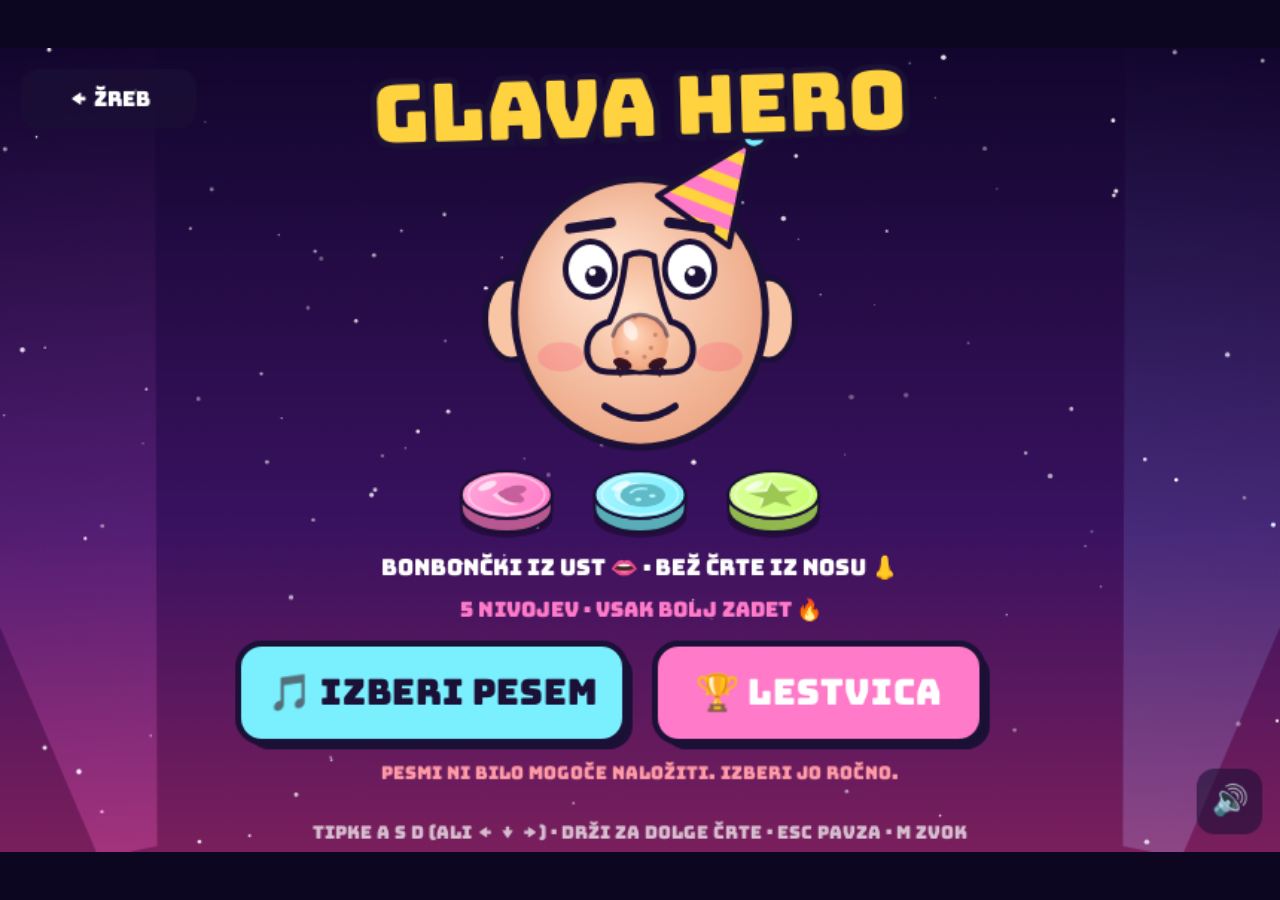
==== htdocs/igra/index.html @ 45462e45 "Nagradna igra Glava Hero z lestvico, pravila, PHP različica - Prijava z mailom, samodejni maili po ž" ====
<!doctype html>
<html lang="sl">
<head>
<meta charset="utf-8">
<meta name="viewport" content="width=device-width, initial-scale=1, maximum-scale=1, user-scalable=no, viewport-fit=cover">
<meta name="theme-color" content="#12062e">
<meta name="apple-mobile-web-app-capable" content="yes">
<meta name="mobile-web-app-capable" content="yes">
<title>Glava Hero</title>
<link rel="icon" href="data:image/svg+xml,<svg xmlns='http://www.w3.org/2000/svg' viewBox='0 0 100 100'><text y='.9em' font-size='90'>🍬</text></svg>">
<link rel="preconnect" href="https://fonts.googleapis.com">
<link href="https://fonts.googleapis.com/css2?family=Bungee&display=swap" rel="stylesheet">
<style>
  html, body {
    margin: 0; height: 100%; background: #0d0620; overflow: hidden;
    touch-action: none; overscroll-behavior: none;
    -webkit-user-select: none; user-select: none; -webkit-touch-callout: none; -webkit-tap-highlight-color: transparent;
  }
  body { display: flex; align-items: center; justify-content: center; }
  #wrap { position: relative; }
  canvas { width: 100%; height: 100%; display: block; }

  /* vpis imena pred vsako igro */
  #nameModal {
    position: fixed; inset: 0; z-index: 10; display: flex; align-items: center; justify-content: center;
    background: rgba(13, 6, 32, .72); padding: 16px;
  }
  #nameModal[hidden] { display: none; }
  .nm-box {
    width: min(420px, 100%); background: #fff7d6; border: 5px solid #1b1036; border-radius: 26px;
    box-shadow: 10px 10px 0 #1b1036; padding: 26px 22px; text-align: center; font-family: 'Bungee', Impact, sans-serif;
  }
  .nm-title { font-size: 30px; color: #ff7ac8; text-shadow: 3px 3px 0 #1b1036; -webkit-text-stroke: 1.5px #1b1036; margin-bottom: 6px; }
  .nm-sub { font-size: 13px; color: #7b2ff7; margin-bottom: 16px; }
  #nameInput {
    width: 100%; box-sizing: border-box; font: 22px 'Bungee', Impact, sans-serif; text-align: center;
    padding: 14px; border: 4px solid #1b1036; border-radius: 16px; outline: none; color: #1b1036; background: #fff;
    -webkit-user-select: text; user-select: text;
  }
  #nameInput:focus { box-shadow: 0 0 0 4px #7af0ff; }
  .nm-err { color: #d1004f; font-size: 13px; min-height: 20px; margin: 8px 0 4px; }
  .nm-go, .nm-cancel {
    width: 100%; font: 24px 'Bungee', Impact, sans-serif; border: 4px solid #1b1036; border-radius: 16px; cursor: pointer;
  }
  .nm-go { background: #ffd23f; color: #1b1036; padding: 14px; box-shadow: 5px 5px 0 #1b1036; }
  .nm-go:active { transform: translate(4px, 4px); box-shadow: 1px 1px 0 #1b1036; }
  .nm-cancel { margin-top: 14px; background: transparent; border: 0; font-size: 14px; color: #555; }
</style>
</head>
<body>
<div id="wrap"><canvas id="c"></canvas></div>
<div id="nameModal" hidden>
  <form id="nameForm" class="nm-box" autocomplete="off">
    <div class="nm-title">KDO IGRA? 🎤</div>
    <div class="nm-sub">Ime gre na lestvico nagradne igre</div>
    <input id="nameInput" maxlength="20" placeholder="Tvoje ime" enterkeyhint="go" autocapitalize="words" spellcheck="false">
    <div class="nm-err" id="nameErr"></div>
    <button type="submit" class="nm-go">IGRAJ ▶</button>
    <button type="button" class="nm-cancel" id="nameCancel">Prekliči</button>
  </form>
</div>

<script>
// =====================================================================
//  GLAVA HERO — ritmična mini igra za telefon
//  Bonbončki letijo iz ust, dolge bež črte iz nosu.
//  Ena težavnost: več točk imaš, težje je.
// =====================================================================

const cv = document.getElementById('c');
const wrap = document.getElementById('wrap');
const ctx = cv.getContext('2d');
const DPR = Math.min(2, window.devicePixelRatio || 1);
const TAU = Math.PI * 2;
const INK = '#1b1036';
const IS_TOUCH = matchMedia('(pointer: coarse)').matches;
const clamp = (v, a, b) => Math.max(a, Math.min(b, v));
const rand = (a, b) => a + Math.random() * (b - a);

const PILL = ['#ff7ac8', '#7af0ff', '#c8ff6b'];
const SYMBOLS = ['heart', 'smile', 'star'];
const TAIL = '#f3e6cc';
const LANE_KEYS = ['A', 'S', 'D'];
const KEYMAP = {
  KeyA: 0, KeyJ: 0, ArrowLeft: 0, Digit1: 0,
  KeyS: 1, KeyK: 1, ArrowDown: 1, ArrowUp: 1, Digit2: 1,
  KeyD: 2, KeyL: 2, ArrowRight: 2, Digit3: 2,
};

const WIN = { perfect: 0.05, good: 0.095, ok: 0.14 };
const HOLD_PTS = 120;

// ---------------------------------------------------------------- postavitev (pokončno / ležeče)

let W = 960, H = 540, L = {};
function layout() {
  // ena stran je fiksna, druga se raztegne na razmerje zaslona (brez črnih robov)
  const portrait = innerHeight > innerWidth * 1.05;
  const ratio = Math.max(innerWidth, innerHeight) / Math.max(1, Math.min(innerWidth, innerHeight));
  const long = Math.round(clamp(540 * ratio, 860, 1200));
  W = portrait ? 540 : long;
  H = portrait ? long : 540;
  L = portrait
    ? { portrait, CX: 270, HIT_Y: H - 180, FAR_Y: 318, NEAR: 228, HEAD_Y: 192, HEAD_S: 1.08 }
    : { portrait, CX: W / 2, HIT_Y: 462, FAR_Y: 205, NEAR: 195, HEAD_Y: 118, HEAD_S: 0.92 };
  cv.width = W * DPR;
  cv.height = H * DPR;
  const s = Math.min(innerWidth / W, innerHeight / H);
  wrap.style.width = W * s + 'px';
  wrap.style.height = H * s + 'px';
}
layout();
addEventListener('resize', layout);

const K = 3;
const persp = z => 1 / (1 + z * K);
const pFar = persp(1);
const projY = z => L.FAR_Y + (L.HIT_Y - L.FAR_Y) * (persp(z) - pFar) / (1 - pFar);
const halfW = z => L.NEAR * persp(z);
const laneW = z => 2 * halfW(z) / 3;
const laneX = (lane, z) => L.CX + (lane - 1) * laneW(z);

// ---------------------------------------------------------------- glasba

// tempo je spremenljiv: vgrajena pesem 120 BPM, lastna pesem po analizi
let BPM = 120, BEAT = 60 / BPM, STEP = BEAT / 2, BAR = BEAT * 4, PHASE = 0;
const mtof = m => 440 * Math.pow(2, (m - 69) / 12);
const CHORDS = [
  { root: 45, pad: [57, 60, 64] }, // Am
  { root: 41, pad: [53, 57, 60] }, // F
  { root: 48, pad: [55, 60, 64] }, // C
  { root: 43, pad: [55, 59, 62] }, // G
];
const chordFor = bar => CHORDS[((bar - 2) % 4 + 4) % 4];
const INTRO = 2, MAIN = 48, OUTRO = 2;
let TOTAL = INTRO + MAIN + OUTRO;

const RHY = {
  q:    [[0, 2], [2, 2], [4, 2], [6, 2]],
  hq:   [[0, 4], [4, 2], [6, 2]],
  qh:   [[0, 2], [2, 2], [4, 4]],
  w:    [[0, 8]],
  e1:   [[0, 1], [1, 1], [2, 2], [4, 1], [5, 1], [6, 2]],
  syn:  [[0, 3], [3, 3], [6, 2]],
  run:  [[0, 1], [1, 1], [2, 1], [3, 1], [4, 1], [5, 1], [6, 1], [7, 1]],
  s16:  [[0, 1], [1, 0.5], [1.5, 0.5], [2, 2], [4, 1], [5, 1], [6, 0.5], [6.5, 0.5], [7, 1]],
  s16b: [[0, 0.5], [0.5, 0.5], [1, 1], [2, 0.5], [2.5, 0.5], [3, 1], [4, 0.5], [4.5, 0.5], [5, 0.5], [5.5, 0.5], [6, 2]],
};

// več točk → hitrejši bonbončki, gostejši ritmi, več dvojnih — in bolj zadet možiček
const LEVELS = [
  { score: 0,     lead: 2.0,  pool: ['q', 'hq', 'w', 'qh'],         chord: 0 },
  { score: 6000,  lead: 1.75, pool: ['q', 'hq', 'qh', 'e1'],        chord: 0.05 },
  { score: 18000, lead: 1.55, pool: ['e1', 'syn', 'q', 'hq'],       chord: 0.12 },
  { score: 38000, lead: 1.35, pool: ['run', 's16', 'syn', 'e1'],    chord: 0.2 },
  { score: 65000, lead: 1.18, pool: ['s16', 'run', 's16b', 'syn'],  chord: 0.3 },
];
const AFTA_LEVEL = 3; // prehod 3 → 4: injekcija + AFTA PARTY

function mulberry32(a) {
  return () => {
    a |= 0; a = a + 0x6D2B79F5 | 0;
    let t = Math.imul(a ^ a >>> 15, 1 | a);
    t = t + Math.imul(t ^ t >>> 7, 61 | t) ^ t;
    return ((t ^ t >>> 14) >>> 0) / 4294967296;
  };
}

// ---------------------------------------------------------------- zvok

let AC = null, master = null, noiseBuf = null, muted = false;

function audioInit() {
  if (!AC) {
    try {
      AC = new (window.AudioContext || window.webkitAudioContext)();
      master = AC.createGain();
      master.gain.value = muted ? 0 : 0.9;
      master.connect(AC.destination);
      noiseBuf = AC.createBuffer(1, AC.sampleRate, AC.sampleRate);
      const d = noiseBuf.getChannelData(0);
      for (let i = 0; i < d.length; i++) d[i] = Math.random() * 2 - 1;
    } catch { AC = null; }
  }
  if (AC && AC.state === 'suspended' && state !== 'paused') AC.resume();
}
function setMuted(m) {
  muted = m;
  if (master) master.gain.value = m ? 0 : 0.9;
}
function playTone(at, f, d, type, vol, attack = 0.005, filter = 0) {
  const o = AC.createOscillator(), g = AC.createGain();
  o.type = type; o.frequency.value = f;
  g.gain.setValueAtTime(0.0001, at);
  g.gain.linearRampToValueAtTime(vol, at + attack);
  g.gain.setValueAtTime(vol, at + Math.max(attack, d * 0.6));
  g.gain.exponentialRampToValueAtTime(0.0001, at + d);
  let node = o;
  if (filter) {
    const lp = AC.createBiquadFilter();
    lp.type = 'lowpass'; lp.frequency.value = filter;
    o.connect(lp); node = lp;
  }
  node.connect(g).connect(master);
  o.start(at); o.stop(at + d + 0.05);
}
function playNoise(at, d, vol, type, freq) {
  const s = AC.createBufferSource(), f = AC.createBiquadFilter(), g = AC.createGain();
  s.buffer = noiseBuf; f.type = type; f.frequency.value = freq;
  g.gain.setValueAtTime(vol, at);
  g.gain.exponentialRampToValueAtTime(0.0001, at + d);
  s.connect(f).connect(g).connect(master);
  s.start(at, Math.random() * 0.5, d + 0.05);
}
function playEvent(ev, at) {
  switch (ev.k) {
    case 'hat': playNoise(at, 0.04, ev.v, 'highpass', 7500); break;
    case 'kick': {
      const o = AC.createOscillator(), g = AC.createGain();
      o.frequency.setValueAtTime(150, at);
      o.frequency.exponentialRampToValueAtTime(40, at + 0.14);
      g.gain.setValueAtTime(0.7, at);
      g.gain.exponentialRampToValueAtTime(0.0001, at + 0.22);
      o.connect(g).connect(master);
      o.start(at); o.stop(at + 0.25);
      break;
    }
    case 'snare':
      playNoise(at, 0.14, ev.v || 0.28, 'bandpass', 1800);
      playTone(at, 190, 0.08, 'triangle', 0.14);
      break;
    case 'crash': playNoise(at, 1.3, 0.18, 'highpass', 4500); break;
    case 'bass': playTone(at, ev.f, ev.d, 'sawtooth', 0.11, 0.005, 520); break;
    case 'pad': for (const f of ev.fs) playTone(at, f, ev.d, 'triangle', 0.028, 0.08); break;
  }
}
function leadVoice(freq) {
  const at = AC.currentTime;
  const o = AC.createOscillator(), lfo = AC.createOscillator(), lg = AC.createGain();
  const lp = AC.createBiquadFilter(), g = AC.createGain();
  o.type = 'square'; o.frequency.value = freq;
  lfo.frequency.value = 5.5; lg.gain.value = freq * 0.008;
  lfo.connect(lg).connect(o.frequency);
  lp.type = 'lowpass'; lp.frequency.value = 2600;
  g.gain.setValueAtTime(0.0001, at);
  g.gain.linearRampToValueAtTime(0.085, at + 0.01);
  o.connect(lp).connect(g).connect(master);
  o.start(at); lfo.start(at);
  return { o, lfo, g };
}
function stopVoice(v, delay = 0, rel = 0.08) {
  if (!v || !AC) return;
  const at = AC.currentTime + delay;
  v.g.gain.cancelScheduledValues(at);
  v.g.gain.setValueAtTime(v.g.gain.value || 0.085, at);
  v.g.gain.linearRampToValueAtTime(0.0001, at + rel);
  v.o.stop(at + rel + 0.02);
  v.lfo.stop(at + rel + 0.02);
}
function clunk() {
  if (!AC) return;
  const at = AC.currentTime;
  playNoise(at, 0.12, 0.25, 'lowpass', 400);
  playTone(at, 98, 0.15, 'sawtooth', 0.07, 0.003, 600);
}
function uiBeep(f = 660) {
  if (AC) playTone(AC.currentTime, f, 0.08, 'square', 0.06);
}
function buzz(ms) {
  if (IS_TOUCH && navigator.vibrate) try { navigator.vibrate(ms); } catch { }
}

// ---------------------------------------------------------------- stanje

let state = 'title'; // title | play | paused | results
let notes = [], backing = [], bIdx = 0, gen = null, songStart = 0;
let scoreF = 0, streak = 0, maxStreak = 0, hits = 0, misses = 0, levelIdx = 0, viewLead = LEVELS[0].lead;
let laneDown = [false, false, false], laneFlash = [0, 0, 0];
let laughUntil = -1, judge = null, banner = null, particles = [], uiButtons = [];
let cut = null; // animacija injekcije: { t0, squirted, crazy }
let clockOverride = null, lastT = 0, frame = 0;
let SONG_END = TOTAL * BAR + 0.5;
let FIRST_NOTE = INTRO * BAR;

const mult = () => Math.min(4, 1 + Math.floor(streak / 10));

function songTime() {
  if (clockOverride !== null) return clockOverride;
  if (!AC) return lastT;
  return AC.currentTime - songStart - (AC.outputLatency || AC.baseLatency || 0);
}

// ---------------------------------------------------------------- generator pesmi (sproti, glede na nivo)

function makePhrase(lv) {
  const g = gen, bars = [];
  for (let k = 0; k < 4; k++) {
    const rhy = k === 3 && g.rnd() < 0.4 ? 'hq' : lv.pool[Math.floor(g.rnd() * lv.pool.length)];
    const evs = [];
    for (const [step, len] of RHY[rhy]) {
      let nxt;
      do { nxt = clamp(g.cur + [-1, -1, 0, 1, 1, 2, -2][Math.floor(g.rnd() * 7)], 0, 2); }
      while (nxt === g.cur && g.same >= 1);
      g.same = nxt === g.cur ? g.same + 1 : 0;
      g.cur = nxt;
      evs.push({ step, len, lane: nxt });
    }
    bars.push(evs);
  }
  return bars;
}

function addRaw(t, lane, dur, lv, freq) {
  if (t < gen.laneBusy[lane] + 0.08) return; // v progi še teče dolga črta
  // dve dolgi črti nikoli ne prideta ena za drugo — druga postane bonbonček
  let hold = dur > 0;
  if (hold && t < gen.lastHoldEnd + BEAT * 1.5) hold = false;
  if (!hold) dur = 0;
  else { gen.lastHoldEnd = t + dur; gen.laneBusy[lane] = t + dur; }
  notes.push({
    t, lane, hold, dur, freq, lead: lv.lead,
    state: 'pending', spawned: false, heldTo: 0, voice: null, spin: rand(0, TAU),
  });
}

function addNote(t, lane, len, lv, ch) {
  addRaw(t, lane, len >= 3 ? len * STEP - STEP * 0.6 : 0, lv, mtof(ch.pad[lane] + 12));
}

// ---------------------------------------------------------------- lastna pesem: analiza in note

// po nivojih: mreža (1 = šestnajstinke, 2 = osminke, 4 = četrtinke), prag moči, najmanjši razmik, največ not na takt
const CUSTOM_LV = [
  { grid: 4, thr: 0.62, gap: 0.45, max: 4 },
  { grid: 2, thr: 0.52, gap: 0.30, max: 6 },
  { grid: 2, thr: 0.44, gap: 0.24, max: 6 },
  { grid: 1, thr: 0.42, gap: 0.20, max: 6 },
  { grid: 1, thr: 0.38, gap: 0.18, max: 7 },
];
// kdaj zvok šteje kot "zadržan" (dolga črta): glasnost nad deležem vrha, brez novega močnega udarca
let SUS_LEVEL = 0.45, SUS_FLUX = 1.0;
let custom = null; // { name, buffer, bpm, phase, bars, firstBar, str[3][slot], sus[3][slot] }
let musicSrc = null, musicFilter = null;
let loading = null; // { text, pct }

const fileInput = document.createElement('input');
fileInput.type = 'file';
fileInput.accept = 'audio/*';
fileInput.style.display = 'none';
document.body.appendChild(fileInput);
fileInput.addEventListener('change', async () => {
  const file = fileInput.files && fileInput.files[0];
  fileInput.value = '';
  if (!file) return;
  audioInit();
  state = 'loading';
  loading = { text: 'Berem pesem …', pct: 0 };
  try {
    const arr = await file.arrayBuffer();
    loading.text = 'Dekodiram …';
    const buffer = await new Promise((res, rej) => AC.decodeAudioData(arr, res, rej));
    if (buffer.duration < 20) throw new Error('Pesem je prekratka (vsaj 20 s).');
    loading.text = 'Iščem ritem …';
    custom = await analyzeSong(buffer, p => { loading.pct = p; });
    custom.name = file.name.replace(/\.[^.]+$/, '').slice(0, 40);
    custom.levelBars = autoLevelBars(custom);
    state = 'title';
    uiBeep(880);
  } catch (e) {
    custom = null;
    state = 'title';
    showBanner('Pesmi ni bilo mogoče prebrati 😕', '#ff5b5b');
    banner.onTitle = true;
    console.error(e);
  }
  loading = null;
});

const nextFrame = () => new Promise(r => setTimeout(r, 0));

// EDINA PESEM: naloži se sama ob odprtju igre.
// levelBars = takti, kjer se začne nivo 1–5 (po analizi pesmi: drop v taktu 62 = AFTA PARTY).
// Testna verzija (glava-hero-test.html) ne nalaga MP3-ja, ampak igra vgrajeno glasbo.
// Ustvari jo: node dev/make-test.js
const TEST_VERSION = false;

const SONG = {
  url: 'autotune.mp3',
  name: 'Zoran Šumadinac – Autotune',
  levelBars: [2, 18, 38, 62, 72],
};
let songError = null;

async function loadDefaultSong() {
  state = 'loading';
  loading = { text: 'Nalagam pesem …', pct: 0 };
  try {
    const res = await fetch(SONG.url);
    if (!res.ok) throw new Error('HTTP ' + res.status);
    const total = +res.headers.get('content-length') || 0;
    let arr;
    if (total && res.body && res.body.getReader) {
      const reader = res.body.getReader(), chunks = [];
      let got = 0;
      for (;;) {
        const { done, value } = await reader.read();
        if (done) break;
        chunks.push(value); got += value.length;
        loading.pct = 0.7 * got / total;
      }
      const all = new Uint8Array(got);
      let o = 0;
      for (const c of chunks) { all.set(c, o); o += c.length; }
      arr = all.buffer;
    } else {
      arr = await res.arrayBuffer();
    }
    if (!AC) audioInit();
    loading.text = 'Dekodiram …';
    const buffer = await new Promise((ok, bad) => AC.decodeAudioData(arr, ok, bad));
    loading.text = 'Glava posluša ritem …';
    custom = await analyzeSong(buffer, p => { loading.pct = 0.7 + 0.3 * p; });
    custom.name = SONG.name;
    custom.levelBars = SONG.levelBars.map(b => Math.min(b, custom.bars - 3));
  } catch (e) {
    console.warn('Pesmi ni bilo mogoče naložiti:', e);
    songError = location.protocol === 'file:'
      ? 'Odpri igro prek strežnika (ne z dvoklikom) ali izberi pesem ročno.'
      : 'Pesmi ni bilo mogoče naložiti. Izberi jo ročno.';
  }
  loading = null;
  state = 'title';
}

async function analyzeSong(buffer, onProgress) {
  const SR = 22050, HOP = 256, hopT = HOP / SR;
  const len = Math.ceil(buffer.duration * SR);
  const OAC = window.OfflineAudioContext || window.webkitOfflineAudioContext;
  const bands = [['lowpass', 160, 0.7], ['bandpass', 1000, 0.6], ['highpass', 4000, 0.7]]; // bas · sredina · visoki
  const env = [];
  for (let bi = 0; bi < 3; bi++) {
    const [type, freq, q] = bands[bi];
    const oac = new OAC(1, len, SR);
    const src = oac.createBufferSource();
    src.buffer = buffer;
    const flt = oac.createBiquadFilter();
    flt.type = type; flt.frequency.value = freq; flt.Q.value = q;
    src.connect(flt).connect(oac.destination);
    src.start();
    const data = (await oac.startRendering()).getChannelData(0);
    const n = Math.floor(data.length / HOP), e = new Float32Array(n);
    for (let i = 0; i < n; i++) {
      let s = 0;
      const o = i * HOP;
      for (let j = 0; j < HOP; j++) { const v = data[o + j]; s += v * v; }
      e[i] = Math.sqrt(s / HOP);
    }
    env.push(e);
    onProgress((bi + 1) / 4);
    await nextFrame();
  }
  const n = env[0].length;

  // onset = rast glasnosti (log), normalizirano na 97. percentil
  const flux = env.map(e => {
    const f = new Float32Array(n);
    let prev = 0;
    for (let i = 0; i < n; i++) {
      const v = Math.log1p(e[i] * 100);
      f[i] = Math.max(0, v - prev);
      prev = v;
    }
    const sorted = Array.from(f).filter(x => x > 0).sort((a, b) => a - b);
    const p = sorted[Math.floor(sorted.length * 0.97)] || 1;
    for (let i = 0; i < n; i++) f[i] /= p;
    return f;
  });
  const O = new Float32Array(n);
  for (let i = 0; i < n; i++) O[i] = flux[0][i] * 1.2 + flux[1][i] + flux[2][i] * 0.8;

  // tempo: avtokorelacija, z rahlo prednostjo okoli 120 BPM
  let bestLag = 0, bestScore = -1;
  const lagMin = Math.floor(60 / 180 / hopT), lagMax = Math.ceil(60 / 70 / hopT);
  const ac = [];
  for (let lag = lagMin; lag <= lagMax; lag++) {
    let s = 0;
    for (let i = 0; i + lag < n; i++) s += O[i] * O[i + lag];
    const bpm = 60 / (lag * hopT);
    const w = Math.exp(-0.5 * Math.pow(Math.log2(bpm / 120) / 0.6, 2));
    ac[lag] = s;
    if (s * w > bestScore) { bestScore = s * w; bestLag = lag; }
  }
  // natančneje s parabolično interpolacijo
  let lag = bestLag;
  if (ac[bestLag - 1] !== undefined && ac[bestLag + 1] !== undefined) {
    const a = ac[bestLag - 1], b = ac[bestLag], c = ac[bestLag + 1];
    const d = (a - 2 * b + c);
    if (d < 0) lag = bestLag + 0.5 * (a - c) / d;
  }
  onProgress(0.8);
  await nextFrame();

  // fino: tempo ±2 % in faza hkrati, da se mreža ne "zamakne" proti koncu pesmi
  const Oat = x => {
    const i = Math.floor(x), f = x - i;
    return (O[i] || 0) * (1 - f) + (O[i + 1] || 0) * f;
  };
  let bestPh = 0, bestPhScore = -1, fineLag = lag;
  for (let li = -20; li <= 20; li++) {
    const lg = lag * (1 + li * 0.001);
    for (let p = 0; p < lg; p += 0.5) {
      let s = 0;
      for (let x = p; x < n - 1; x += lg) s += Oat(x) + 0.5 * (Oat(x - 1) + Oat(x + 1));
      if (s > bestPhScore) { bestPhScore = s; bestPh = p; fineLag = lg; }
    }
  }
  const beat = fineLag * hopT;
  const phase = (bestPh + 0.5) * hopT;

  // moč vsake šestnajstinke po pasovih + dolžina zadržanega tona
  const q = beat / 4;
  const slots = Math.floor((buffer.duration - phase) / q);
  const mk = () => [new Float32Array(slots), new Float32Array(slots), new Float32Array(slots)];
  const str = mk(), sus = mk(), tOn = mk(); // tOn = točen čas udarca (ne le mreža)
  for (let s = 0; s < slots; s++) {
    const fc = Math.round((phase + s * q) / hopT);
    for (let b = 0; b < 3; b++) {
      let m = 0, mi = fc;
      for (let i = fc - 3; i <= fc + 3; i++) if (i >= 0 && i < n && flux[b][i] > m) { m = flux[b][i]; mi = i; }
      str[b][s] = m;
      tOn[b][s] = (mi + 0.5) * hopT;
      if (m > 0.3) {
        const e = env[b];
        let peak = 0;
        for (let i = fc; i < fc + 4 && i < n; i++) peak = Math.max(peak, e[i]);
        let i = fc + 4;
        const maxI = fc + Math.round(beat * 4 / hopT);
        while (i < n && i < maxI && e[i] > peak * SUS_LEVEL && flux[b][i] < SUS_FLUX) i++;
        sus[b][s] = (i - fc) * hopT;
      }
    }
  }
  onProgress(1);
  const bars = Math.floor(slots / 16);
  return {
    buffer, bpm: 60 / beat, phase, bars, str, sus, tOn,
    firstBar: Math.max(0, Math.ceil((3 - phase) / (beat * 4))),
  };
}

function genBarCustom() {
  const b = gen.bar++;
  if (b < custom.firstBar || b >= TOTAL - 1) return;
  if (gen.rest > 0) { gen.rest--; return; }
  const li = levelForBar(b), lv = LEVELS[li], C = CUSTOM_LV[li];
  const t0 = PHASE + b * BAR, q = BEAT / 4;
  const cands = [];
  for (let s = 0; s < 16; s += C.grid) {
    const idx = b * 16 + s;
    const st = [custom.str[0][idx], custom.str[1][idx], custom.str[2][idx]];
    let lane = 0;
    for (let l = 1; l < 3; l++) if (st[l] > st[lane]) lane = l;
    if (st[lane] < C.thr) continue;
    cands.push({ t: custom.tOn[lane][idx] || t0 + s * q, lane, m: st[lane], st, idx });
  }
  // najmočnejši udarci prvi, z razmikom
  cands.sort((a, c) => c.m - a.m);
  const chosen = [];
  for (const c of cands) {
    if (chosen.length >= C.max) break;
    if (chosen.every(o => Math.abs(o.t - c.t) >= C.gap)) chosen.push(c);
  }
  chosen.sort((a, c) => a.t - c.t);
  for (const c of chosen) {
    // isto progo največ 3× zapored
    if (gen.prevLanes.length >= 2 && gen.prevLanes.every(l => l === c.lane)) {
      const alt = [0, 1, 2].filter(l => l !== c.lane).sort((a, d) => c.st[d] - c.st[a])[0];
      c.lane = alt;
    }
    // če kateri pas zadrži ton (vokal, synth), postane dolga črta v tisti progi
    let dur = 0;
    if (li >= 1) {
      let sb = -1;
      for (let b = 0; b < 3; b++) {
        if (custom.sus[b][c.idx] >= 0.55 && c.st[b] >= C.thr * 0.7 && (sb < 0 || custom.sus[b][c.idx] > custom.sus[sb][c.idx])) sb = b;
      }
      if (sb >= 0) { c.lane = sb; dur = Math.min(custom.sus[sb][c.idx], BAR) - 0.1; }
    }
    gen.prevLanes = [...gen.prevLanes.slice(-1), c.lane];
    addRaw(c.t, c.lane, dur, lv, null);
    const other = [0, 1, 2].filter(l => l !== c.lane).sort((a, d) => c.st[d] - c.st[a])[0];
    if (dur === 0 && c.st[other] > C.thr + 0.3 && gen.rnd() < lv.chord * 2) addRaw(c.t, other, 0, lv, null);
  }
}

// vgrajena pesem (testna verzija): 52 taktov, nivo vsakih 10 taktov (20 s)
const BUILTIN_LEVEL_BARS = [2, 12, 22, 32, 42];
const activeLevelBars = () => custom ? custom.levelBars : BUILTIN_LEVEL_BARS;

function levelForBar(b) {
  const lb = activeLevelBars();
  if (!lb) return levelIdx;
  let i = 0;
  while (i + 1 < lb.length && b >= lb[i + 1]) i++;
  return i;
}

// za poljubno pesem: enakomerno razdeli pesem na 5 nivojev
function autoLevelBars(c) {
  const first = c.firstBar, span = c.bars - 2 - first;
  return [0, 1, 2, 3, 4].map(i => first + Math.round(span * i / 5));
}

function setupTempo() {
  if (custom) {
    BPM = custom.bpm; BEAT = 60 / BPM; STEP = BEAT / 2; BAR = BEAT * 4; PHASE = custom.phase;
    TOTAL = custom.bars;
    SONG_END = custom.buffer.duration + 0.3;
    FIRST_NOTE = PHASE + custom.firstBar * BAR;
  } else {
    BPM = 120; BEAT = 0.5; STEP = 0.25; BAR = 2; PHASE = 0;
    TOTAL = INTRO + MAIN + OUTRO;
    SONG_END = TOTAL * BAR + 0.5;
    FIRST_NOTE = INTRO * BAR;
  }
}

function stopMusic() {
  if (musicSrc) { try { musicSrc.stop(); } catch { } musicSrc.disconnect(); musicSrc = null; }
  musicFilter = null;
}

// ob zgrešeni noti glasba za trenutek zveni pridušeno (kot v Guitar Hero)
function muffle() {
  if (!musicFilter || !AC) return;
  const f = musicFilter.frequency, now = AC.currentTime;
  f.cancelScheduledValues(now);
  f.setTargetAtTime(450, now, 0.015);
  f.setTargetAtTime(20000, now + 0.3, 0.12);
}

function genBar() {
  const b = gen.bar++, t0 = b * BAR, ch = chordFor(b), li = levelForBar(b), lv = LEVELS[li];
  const intro = b < INTRO, evs = [];

  if (b === TOTAL - 1) {
    evs.push({ t: t0, k: 'crash' }, { t: t0, k: 'kick' }, { t: t0, k: 'bass', f: mtof(45), d: BAR });
    evs.push({ t: t0, k: 'pad', fs: CHORDS[0].pad.map(mtof), d: BAR * 1.5 });
    backing.push(...evs);
    return;
  }
  for (let s = 0; s < 8; s++) {
    const t = t0 + s * STEP;
    if (!(intro && b === 0 && s % 2)) evs.push({ t, k: 'hat', v: s % 2 ? 0.04 : 0.07 });
    if (li >= 3 && !intro) evs.push({ t: t + STEP / 2, k: 'hat', v: 0.03 });
    if (s === 0 || s === 4 || (li >= 1 && !intro && s === 7) || (li >= 4 && s === 3)) evs.push({ t, k: 'kick' });
    if (!intro && (s === 2 || s === 6)) evs.push({ t, k: 'snare' });
    if (intro && b === 1 && s >= 4) evs.push({ t, k: 'snare', v: 0.12 + (s - 4) * 0.05 });
    if (!intro) evs.push({ t, k: 'bass', f: mtof(ch.root + (li >= 2 && s % 2 ? 12 : 0)), d: STEP * 0.8 });
    else if (s === 0) evs.push({ t, k: 'bass', f: mtof(ch.root), d: BAR * 0.95 });
  }
  if (!intro) evs.push({ t: t0, k: 'pad', fs: ch.pad.map(mtof), d: BAR });
  if (!intro && (b - INTRO) % 8 === 0) evs.push({ t: t0, k: 'crash' });
  evs.sort((a, c) => a.t - c.t);
  backing.push(...evs);

  if (intro) return;
  if (gen.rest > 0) { gen.rest--; return; } // premor med injekcijo
  if (b === TOTAL - 2) { addNote(t0, 0, 8, lv, ch); return; } // zadnja dolga črta

  const k = (b - INTRO) % 8;
  if (k === 0 || !gen.phrase) gen.phrase = makePhrase(lv);
  else if (k === 4 && gen.rnd() < 0.45) gen.phrase = makePhrase(lv);
  if (k === 7) { addNote(t0, gen.cur, 8, lv, ch); return; } // konec fraze

  for (const ev of gen.phrase[k % 4]) {
    const t = t0 + ev.step * STEP;
    addNote(t, ev.lane, ev.len, lv, ch);
    if (ev.len < 3 && ev.step % 2 === 0 && gen.rnd() < lv.chord) {
      const l2 = ev.lane === 1 ? (gen.rnd() < 0.5 ? 0 : 2) : ev.lane === 0 ? 2 : 0;
      addNote(t, l2, ev.len, lv, ch);
    }
  }
}

// ---------------------------------------------------------------- igra

function startSong() {
  audioInit();
  if (IS_TOUCH && document.fullscreenEnabled && !document.fullscreenElement) {
    document.documentElement.requestFullscreen().catch(() => { });
  }
  notes = []; backing = []; bIdx = 0;
  setupTempo();
  stopMusic();
  gen = {
    bar: 0, cur: 1, same: 0, phrase: null, lastHoldEnd: -99, rest: 0,
    laneBusy: [-99, -99, -99], prevLanes: [], rnd: mulberry32((Math.random() * 1e9) | 0),
  };
  cut = null;
  scoreF = 0; streak = 0; maxStreak = 0; hits = 0; misses = 0; levelIdx = 0; viewLead = LEVELS[0].lead;
  laneDown = [false, false, false]; laneFlash = [0, 0, 0];
  laughUntil = -1; judge = null; banner = null; particles = []; lastT = 0; submitState = null;
  songStart = AC ? AC.currentTime + 0.3 : 0;
  if (custom && AC && clockOverride === null) {
    musicSrc = AC.createBufferSource();
    musicSrc.buffer = custom.buffer;
    musicFilter = AC.createBiquadFilter();
    musicFilter.type = 'lowpass';
    musicFilter.frequency.value = 20000;
    musicSrc.connect(musicFilter).connect(master);
    musicSrc.start(songStart);
  }
  state = 'play';
}

function stopAllVoices() {
  for (const n of notes) if (n.voice) { stopVoice(n.voice); n.voice = null; }
}
function pauseGame() {
  if (state !== 'play') return;
  state = 'paused';
  for (let i = 0; i < 3; i++) if (laneDown[i]) laneRelease(i, songTime());
  stopAllVoices();
  if (AC) AC.suspend();
}
function resumeGame() {
  if (state !== 'paused') return;
  state = 'play';
  if (AC) AC.resume();
}
function quitToTitle() {
  stopAllVoices();
  stopMusic();
  if (AC) {
    if (AC.state === 'suspended') AC.resume();
    const old = master;
    old.gain.setValueAtTime(0, AC.currentTime);
    master = AC.createGain(); master.gain.value = muted ? 0 : 0.9; master.connect(AC.destination);
    setTimeout(() => old.disconnect(), 100);
  }
  state = 'title';
}
function finish() {
  stopAllVoices();
  stopMusic();
  state = 'results';
  submitScore();
  uiBeep(784);
}

function showJudge(text, color) { judge = { text, color, at: performance.now() }; }
function showBanner(text, color) { banner = { text, color, at: performance.now() }; }

function registerMiss(t) {
  if (streak >= 10) showBanner('NIZ PREKINJEN!', '#ff5b5b');
  streak = 0;
  laughUntil = t + 0.7;
  clunk();
  muffle();
  buzz(40);
}

function burst(lane, color, n = 14) {
  const x = laneX(lane, 0), y = L.HIT_Y;
  for (let i = 0; i < n; i++) {
    const a = rand(-Math.PI, 0), s = rand(2, 7);
    particles.push({ x, y, vx: Math.cos(a) * s, vy: Math.sin(a) * s, life: rand(16, 28), max: 28, color, size: rand(2.5, 5.5), grav: 0.25 });
  }
}

function lanePress(i, t) {
  laneDown[i] = true;
  if (state !== 'play') return;
  let hit = null;
  for (const n of notes) {
    if (n.lane !== i || n.state !== 'pending') continue;
    if (n.t - t > WIN.ok) break;
    if (Math.abs(t - n.t) <= WIN.ok) { hit = n; break; }
  }
  if (!hit) {
    if (streak > 0) { streak = 0; showJudge('PREZGODAJ', '#cfc6e8'); }
    clunk();
    return;
  }
  const err = Math.abs(t - hit.t);
  let pts, label, color;
  if (err <= WIN.perfect) { pts = 100; label = 'SUPER!'; color = '#ffd23f'; }
  else if (err <= WIN.good) { pts = 70; label = 'DOBRO'; color = '#c8ff6b'; }
  else { pts = 40; label = 'OK'; color = '#7af0ff'; }
  streak++;
  maxStreak = Math.max(maxStreak, streak);
  hits++;
  scoreF += pts * mult();
  showJudge(label, color);
  laneFlash[i] = 1;
  burst(i, PILL[i]);
  if (streak % 25 === 0) showBanner(`${streak} V NIZU!`, '#ffd23f');
  if (AC && !hit.freq) playTone(AC.currentTime, 1500 + i * 350, 0.05, 'sine', 0.035); // lastna pesem: le tih "tik"
  if (hit.hold) {
    hit.state = 'holding';
    hit.heldTo = Math.max(t, hit.t);
    if (AC && hit.freq) hit.voice = leadVoice(hit.freq);
  } else {
    hit.state = 'hit';
    if (AC && hit.freq) stopVoice(leadVoice(hit.freq), 0.14, 0.08);
  }
}

function laneRelease(i, t) {
  laneDown[i] = false;
  for (const n of notes) {
    if (n.lane === i && n.state === 'holding') {
      n.state = t >= n.t + n.dur - 0.12 ? 'done' : 'dropped';
      stopVoice(n.voice); n.voice = null;
    }
  }
}

function frameUpdate(t) {
  lastT = t;
  while (gen.bar < TOTAL && PHASE + gen.bar * BAR < t + 3.2) custom ? genBarCustom() : genBar();

  if (AC && clockOverride === null) {
    while (bIdx < backing.length && backing[bIdx].t < t + 0.3) {
      const ev = backing[bIdx++], at = songStart + ev.t;
      if (at >= AC.currentTime - 0.05) playEvent(ev, Math.max(at, AC.currentTime));
    }
  }

  for (const n of notes) {
    if (!n.spawned && t >= n.t - n.lead) {
      n.spawned = true;
      viewLead = n.lead;
      if (!n.hold) spit(); else sniff(n);
    }
    if (n.state === 'pending' && t > n.t + WIN.ok) {
      n.state = 'miss';
      misses++;
      registerMiss(t);
      showJudge('ZGREŠENO', '#ff5b5b');
    } else if (n.state === 'holding') {
      const end = n.t + n.dur, upTo = Math.min(t, end);
      if (upTo > n.heldTo) {
        scoreF += (upTo - n.heldTo) * HOLD_PTS * mult();
        n.heldTo = upTo;
      }
      laneFlash[n.lane] = Math.max(laneFlash[n.lane], 0.6);
      if (Math.random() < 0.4) burst(n.lane, TAIL, 1);
      if (t >= end) {
        n.state = 'done';
        stopVoice(n.voice); n.voice = null;
        burst(n.lane, '#fff', 10);
      }
    }
  }

  // nivoji po času pesmi — vsak gre skozi vse; injekcija se začne 1,3 s pred dropom
  let li = levelIdx;
  const lbars = activeLevelBars();
  if (lbars) {
    li = Math.max(levelIdx, levelForBar(Math.floor((t - PHASE) / BAR + 1e-6)));
    const tAfta = PHASE + lbars[AFTA_LEVEL] * BAR;
    if (!gen.aftaDone && t >= tAfta - 1.3) {
      gen.aftaDone = true;
      cut = { t0: tAfta - 1.3, squirted: false, crazy: false };
    }
  } else {
    while (li + 1 < LEVELS.length && scoreF >= LEVELS[li + 1].score) li++;
  }
  if (li > levelIdx) {
    const prev = levelIdx;
    levelIdx = li;
    if (prev < AFTA_LEVEL && li >= AFTA_LEVEL) {
      if (!gen.aftaDone) {
        gen.aftaDone = true;
        cut = { t0: t, squirted: false, crazy: false };
        gen.rest = 1;
      }
    } else {
      showBanner(`NIVO ${li + 1}! ${li >= 4 ? '🤯' : '🔥'}`, '#ff7ac8');
      if (AC) playNoise(AC.currentTime, 1, 0.15, 'highpass', 4500);
    }
    buzz(20);
  }

  // injekcija: zvoki ob pravem trenutku
  if (cut) {
    const ct = t - cut.t0;
    if (!cut.squirted && ct >= 0.7) {
      cut.squirted = true;
      if (AC) playNoise(AC.currentTime, 0.5, 0.3, 'bandpass', 2500);
    }
    if (!cut.crazy && ct >= 1.3) {
      cut.crazy = true;
      if (AC) {
        playNoise(AC.currentTime, 1.4, 0.2, 'highpass', 4500);
        [523, 659, 784, 1046, 1318].forEach((f, i) => playTone(AC.currentTime + i * 0.07, f, 0.25, 'square', 0.05));
      }
      buzz([40, 40, 80]);
    }
    if (ct > 4.5) cut = null;
  }

  if (t > SONG_END) finish();
}

// videz možička: med injekcijo ostane na nivoju 3, dokler voda ne pride v usta
function wastedLevel(t) {
  if (cut && t - cut.t0 < 1.3) return Math.min(levelIdx, AFTA_LEVEL - 1);
  return levelIdx;
}

function spit() {
  const y = L.HEAD_Y + 68 * L.HEAD_S;
  for (let i = 0; i < 4; i++) {
    particles.push({ x: L.CX + rand(-10, 10), y, vx: rand(-1.5, 1.5), vy: rand(0.5, 2.5), life: 18, max: 18, color: 'rgba(255,255,255,.8)', size: rand(2, 3.5), grav: 0.1 });
  }
}
function sniff(n) {
  const y = L.HEAD_Y + 35 * L.HEAD_S;
  const color = levelIdx >= AFTA_LEVEL ? 'rgba(255,77,94,.9)' : 'rgba(243,230,204,.9)';
  for (let i = 0; i < 6; i++) {
    particles.push({ x: L.CX + (n.lane - 1) * 12, y, vx: rand(-2, 2), vy: rand(0, 2), life: 22, max: 22, color, size: rand(2, 4), grav: 0.15 });
  }
}

// ---------------------------------------------------------------- vnos

addEventListener('keydown', e => {
  if (state === 'name') { if (e.code === 'Escape') closeNameModal(true); return; }
  if (['Space', 'ArrowLeft', 'ArrowRight', 'ArrowUp', 'ArrowDown'].includes(e.code)) e.preventDefault();
  if (e.repeat) return;
  audioInit();
  if (e.code === 'KeyM') { setMuted(!muted); return; }
  if (state === 'play') {
    if (e.code === 'Escape' || e.code === 'KeyP') return pauseGame();
    if (e.code in KEYMAP) lanePress(KEYMAP[e.code], songTime());
  } else if (state === 'paused') {
    if (['Escape', 'KeyP', 'Enter', 'Space'].includes(e.code)) resumeGame();
  } else if (state === 'title' || state === 'results' || state === 'board') {
    if (e.code === 'Enter' || e.code === 'Space') openNameModal();
    if (e.code === 'Escape' && state !== 'title') state = 'title';
  }
});
addEventListener('keyup', e => {
  if (!(e.code in KEYMAP)) return;
  if (state === 'play') laneRelease(KEYMAP[e.code], songTime());
  else laneDown[KEYMAP[e.code]] = false;
});
addEventListener('blur', pauseGame);
document.addEventListener('visibilitychange', () => { if (document.hidden) pauseGame(); });
addEventListener('contextmenu', e => e.preventDefault());

// dotik: zaslon je razdeljen na tri stolpce (levo, sredina, desno)
const pointerLane = {};
function toCanvas(e) {
  const r = cv.getBoundingClientRect();
  return { x: (e.clientX - r.left) / r.width * W, y: (e.clientY - r.top) / r.height * H };
}
cv.addEventListener('pointerdown', e => {
  e.preventDefault();
  audioInit();
  const { x, y } = toCanvas(e);
  for (const b of uiButtons) {
    if (x >= b.x && x <= b.x + b.w && y >= b.y && y <= b.y + b.h) { b.action(); return; }
  }
  if (state === 'play' && y > H * 0.28) {
    const lane = clamp(Math.floor(x / (W / 3)), 0, 2);
    pointerLane[e.pointerId] = lane;
    try { cv.setPointerCapture(e.pointerId); } catch { }
    lanePress(lane, songTime());
  }
});
const pointerUp = e => {
  const lane = pointerLane[e.pointerId];
  if (lane === undefined) return;
  delete pointerLane[e.pointerId];
  if (!Object.values(pointerLane).includes(lane)) laneRelease(lane, songTime());
};
cv.addEventListener('pointerup', pointerUp);
cv.addEventListener('pointercancel', pointerUp);

// ================================================================ RISANJE

function rr(x, y, w, h, r) {
  ctx.beginPath();
  ctx.moveTo(x + r, y);
  ctx.arcTo(x + w, y, x + w, y + h, r);
  ctx.arcTo(x + w, y + h, x, y + h, r);
  ctx.arcTo(x, y + h, x, y, r);
  ctx.arcTo(x, y, x + w, y, r);
  ctx.closePath();
}
function bigText(str, x, y, size, fill, opts = {}) {
  ctx.font = `${size}px Bungee, Impact, sans-serif`;
  ctx.textAlign = opts.align || 'center';
  ctx.textBaseline = 'middle';
  ctx.lineJoin = 'round';
  if (opts.shadow !== false) { ctx.fillStyle = INK; ctx.fillText(str, x + size * 0.09, y + size * 0.09); }
  ctx.lineWidth = size * 0.16;
  ctx.strokeStyle = opts.stroke || INK;
  ctx.strokeText(str, x, y);
  ctx.fillStyle = fill;
  ctx.fillText(str, x, y);
}
function txt(str, x, y, size, color, align = 'center') {
  ctx.font = `${size}px Bungee, Impact, sans-serif`;
  ctx.textAlign = align;
  ctx.textBaseline = 'middle';
  ctx.fillStyle = color;
  ctx.fillText(str, x, y);
}
function button(label, x, y, w, h, action, color = '#ffd23f', textColor = INK) {
  rr(x + 5, y + 5, w, h, 16); ctx.fillStyle = INK; ctx.fill();
  rr(x, y, w, h, 16); ctx.fillStyle = color; ctx.fill();
  ctx.lineWidth = 4; ctx.strokeStyle = INK; ctx.stroke();
  txt(label, x + w / 2, y + h / 2 + 1, Math.min(24, h * 0.4), textColor);
  uiButtons.push({ x, y, w, h, action });
}
function shade(hex, amt) {
  const n = parseInt(hex.slice(1), 16);
  const f = v => clamp(Math.round(amt < 0 ? v * (1 + amt) : v + (255 - v) * amt), 0, 255);
  return `rgb(${f(n >> 16)},${f((n >> 8) & 255)},${f(n & 255)})`;
}

// ---------- ozadje

const STARS = Array.from({ length: 130 }, () => ({ x: Math.random(), y: Math.random(), r: rand(0.5, 1.8), p: rand(0, TAU) }));

function drawBackground(pulse) {
  const g = ctx.createLinearGradient(0, 0, 0, H);
  g.addColorStop(0, '#12062e');
  g.addColorStop(0.6, '#3a1260');
  g.addColorStop(1, '#7a1f5c');
  ctx.fillStyle = g;
  ctx.fillRect(0, 0, W, H);
  for (const s of STARS) {
    ctx.globalAlpha = 0.3 + 0.6 * Math.abs(Math.sin(frame * 0.03 + s.p));
    ctx.fillStyle = '#fff';
    ctx.beginPath(); ctx.arc(s.x * W, s.y * H, s.r, 0, TAU); ctx.fill();
  }
  ctx.globalAlpha = 1;
  ctx.globalCompositeOperation = 'lighter';
  for (const [x, c, dir] of [[W * 0.1, '255,122,200', 1], [W * 0.9, '122,240,255', -1]]) {
    ctx.save();
    ctx.translate(x, H);
    ctx.rotate(-0.35 * dir + Math.sin(frame * 0.012) * 0.25 * dir);
    const lg = ctx.createLinearGradient(0, 0, 0, -H);
    lg.addColorStop(0, `rgba(${c},${0.16 + pulse * 0.15})`);
    lg.addColorStop(1, `rgba(${c},0)`);
    ctx.fillStyle = lg;
    ctx.beginPath(); ctx.moveTo(-20, 0); ctx.lineTo(20, 0); ctx.lineTo(130, -H); ctx.lineTo(-130, -H); ctx.closePath(); ctx.fill();
    ctx.restore();
  }
  ctx.globalCompositeOperation = 'source-over';
}

// nivo 4–5: psihedelično ozadje, ki utripa v ritmu
function drawTrippy(ex) {
  ctx.save();
  ctx.globalCompositeOperation = 'lighter';
  const strong = ex.level >= 4 ? 1 : 0.5;
  for (let i = 0; i < 3; i++) {
    const hue = (frame * 2 + i * 120) % 360;
    const x = W * (0.5 + 0.4 * Math.sin(frame * 0.01 + i * 2.1));
    const y = H * (0.4 + 0.3 * Math.cos(frame * 0.013 + i * 1.7));
    const g = ctx.createRadialGradient(x, y, 0, x, y, Math.max(W, H) * 0.5);
    g.addColorStop(0, `hsla(${hue},100%,60%,${(0.1 + ex.pulse * 0.08) * strong})`);
    g.addColorStop(1, 'hsla(0,0%,0%,0)');
    ctx.fillStyle = g;
    ctx.fillRect(0, 0, W, H);
  }
  ctx.restore();
}

// ---------- proga

function drawHighway(t) {
  const zn = -0.12;
  ctx.beginPath();
  ctx.moveTo(L.CX - halfW(1), projY(1));
  ctx.lineTo(L.CX + halfW(1), projY(1));
  ctx.lineTo(L.CX + halfW(zn), projY(zn));
  ctx.lineTo(L.CX - halfW(zn), projY(zn));
  ctx.closePath();
  const g = ctx.createLinearGradient(0, L.FAR_Y, 0, L.HIT_Y);
  g.addColorStop(0, '#0e0a1c');
  g.addColorStop(1, '#2a2045');
  ctx.fillStyle = g;
  ctx.fill();

  // pritisnjeni stolpec zasveti
  for (let i = 0; i < 3; i++) {
    if (!laneDown[i]) continue;
    ctx.beginPath();
    ctx.moveTo(laneX(i, 1) - laneW(1) / 2, projY(1));
    ctx.lineTo(laneX(i, 1) + laneW(1) / 2, projY(1));
    ctx.lineTo(laneX(i, zn) + laneW(zn) / 2, projY(zn));
    ctx.lineTo(laneX(i, zn) - laneW(zn) / 2, projY(zn));
    ctx.closePath();
    const lg = ctx.createLinearGradient(0, L.FAR_Y, 0, L.HIT_Y);
    lg.addColorStop(0, 'rgba(255,255,255,0)');
    lg.addColorStop(1, PILL[i] + '44');
    ctx.fillStyle = lg;
    ctx.fill();
  }

  if (state !== 'title') {
    const k0 = Math.floor((t - PHASE) / BEAT), k1 = Math.ceil((t - PHASE + viewLead) / BEAT);
    for (let k = k0; k <= k1; k++) {
      const z = (PHASE + k * BEAT - t) / viewLead;
      if (z < 0 || z > 1) continue;
      const y = projY(z), hw = halfW(z);
      ctx.strokeStyle = k % 4 === 0 ? 'rgba(255,255,255,.35)' : 'rgba(255,255,255,.12)';
      ctx.lineWidth = (k % 4 === 0 ? 3 : 1.5) * persp(z);
      ctx.beginPath(); ctx.moveTo(L.CX - hw, y); ctx.lineTo(L.CX + hw, y); ctx.stroke();
    }
  }

  ctx.strokeStyle = 'rgba(255,255,255,.18)';
  ctx.lineWidth = 1.5;
  for (let i = 1; i < 3; i++) {
    const xf = L.CX - halfW(1) + i * laneW(1), xn = L.CX - halfW(zn) + i * laneW(zn);
    ctx.beginPath(); ctx.moveTo(xf, projY(1)); ctx.lineTo(xn, projY(zn)); ctx.stroke();
  }
  for (const s of [-1, 1]) {
    ctx.strokeStyle = s < 0 ? '#ff7ac8' : '#7af0ff';
    ctx.lineWidth = 5;
    ctx.beginPath(); ctx.moveTo(L.CX + s * halfW(1), projY(1)); ctx.lineTo(L.CX + s * halfW(zn), projY(zn)); ctx.stroke();
  }
}

// dolga črta: bež "nitka" iz nosu
function drawTail(n, t) {
  const holding = n.state === 'holding';
  const zs = holding ? 0 : (n.t - t) / n.lead;
  const ze = (n.t + n.dur - t) / n.lead;
  const z0 = Math.max(zs, holding ? 0 : -0.12), z1 = Math.min(ze, 1);
  if (z1 <= z0) return;
  const grey = n.state === 'dropped' || n.state === 'miss';
  const red = levelIdx >= AFTA_LEVEL;
  const fill = grey ? '#6b6480' : red ? (holding ? '#ff8a96' : '#ff4d5e') : holding ? '#fffaf0' : TAIL;
  const edge = grey ? 'rgba(27,16,54,.5)' : red ? '#8a1424' : 'rgba(150,120,80,.85)';

  // gladka črta: veliko odsekov, nežno valovanje, zaobljena konca
  const seg = 28, left = [], right = [], mid = [];
  for (let i = 0; i <= seg; i++) {
    const z = z0 + (z1 - z0) * (i / seg);
    const wob = holding ? Math.sin(z * 9 - frame * 0.18) * 1.6 * persp(z) : 0;
    const x = laneX(n.lane, z) + wob, y = projY(z), w = laneW(z) * 0.11;
    left.push([x - w, y]); right.push([x + w, y]); mid.push([x, y, w]);
  }
  const outline = () => {
    ctx.beginPath();
    ctx.moveTo(left[0][0], left[0][1]);
    for (let i = 1; i < left.length; i++) ctx.lineTo(left[i][0], left[i][1]);
    const e = mid[mid.length - 1];
    ctx.ellipse(e[0], e[1], e[2], e[2] * 0.5, 0, Math.PI, 0);
    for (let i = right.length - 1; i >= 0; i--) ctx.lineTo(right[i][0], right[i][1]);
    const s = mid[0];
    ctx.ellipse(s[0], s[1], s[2], s[2] * 0.5, 0, 0, Math.PI);
    ctx.closePath();
  };
  ctx.lineJoin = 'round';
  outline();
  ctx.fillStyle = fill; ctx.fill();
  ctx.lineWidth = 2.5; ctx.strokeStyle = edge; ctx.stroke();
  if (!grey) {
    ctx.strokeStyle = 'rgba(255,255,255,.7)';
    ctx.lineWidth = 1.5;
    ctx.beginPath();
    for (let i = 0; i < mid.length; i++) {
      const [x, y, w] = mid[i];
      i ? ctx.lineTo(x - w * 0.35, y) : ctx.moveTo(x - w * 0.35, y);
    }
    ctx.stroke();
  }
  if (holding) {
    ctx.save();
    ctx.globalCompositeOperation = 'lighter';
    ctx.globalAlpha = 0.25;
    ctx.lineWidth = laneW(0) * 0.35;
    ctx.strokeStyle = PILL[n.lane];
    ctx.beginPath(); ctx.moveTo(left[0][0], left[0][1]); ctx.lineTo(laneX(n.lane, z1), projY(z1)); ctx.stroke();
    ctx.restore();
  }
}

function symbolPath(kind, s) {
  ctx.beginPath();
  if (kind === 'heart') {
    ctx.moveTo(0, s * 0.45);
    ctx.bezierCurveTo(-s * 1.15, -s * 0.3, -s * 0.5, -s * 1.0, 0, -s * 0.4);
    ctx.bezierCurveTo(s * 0.5, -s * 1.0, s * 1.15, -s * 0.3, 0, s * 0.45);
  } else if (kind === 'star') {
    for (let i = 0; i < 10; i++) {
      const a = -Math.PI / 2 + i * Math.PI / 5, r = i % 2 ? s * 0.42 : s;
      ctx.lineTo(Math.cos(a) * r, Math.sin(a) * r);
    }
  } else {
    ctx.arc(0, 0, s * 0.85, 0, TAU);
  }
  ctx.closePath();
}

// bonbonček: tableta z vtisnjenim simbolom
function drawPill(n, z, t) {
  const lane = n.lane, dim = n.state === 'miss' || n.state === 'dropped';
  const p = persp(z), x = laneX(lane, z), y = projY(z);
  const rx = laneW(z) * 0.34, ry = rx * 0.52, th = rx * 0.3;
  const col = dim ? '#77708c' : PILL[lane];

  ctx.beginPath(); ctx.ellipse(x, y + th + ry * 0.35, rx * 1.02, ry * 0.9, 0, 0, TAU);
  ctx.fillStyle = 'rgba(0,0,0,.35)'; ctx.fill();

  // rob tablete
  ctx.fillStyle = shade(col, -0.28);
  ctx.beginPath(); ctx.ellipse(x, y + th, rx, ry, 0, 0, Math.PI); ctx.lineTo(x - rx, y); ctx.ellipse(x, y, rx, ry, 0, Math.PI, 0, true); ctx.closePath(); ctx.fill();
  ctx.lineWidth = 2 * p + 0.5; ctx.strokeStyle = INK; ctx.stroke();

  // zgornja ploskev
  const fg = ctx.createLinearGradient(x - rx, y - ry, x + rx, y + ry);
  fg.addColorStop(0, shade(col, 0.35));
  fg.addColorStop(1, col);
  ctx.beginPath(); ctx.ellipse(x, y, rx, ry, 0, 0, TAU);
  ctx.fillStyle = fg; ctx.fill();
  ctx.stroke();
  ctx.beginPath(); ctx.ellipse(x, y, rx * 0.84, ry * 0.84, 0, 0, TAU);
  ctx.lineWidth = 1.5 * p + 0.3; ctx.strokeStyle = 'rgba(255,255,255,.45)'; ctx.stroke();

  // vtisnjen simbol
  const kind = SYMBOLS[lane], sz = rx * 0.58;
  ctx.save();
  ctx.translate(x, y);
  ctx.scale(1, ry / rx);
  ctx.rotate(n.spin + t * 1.2);
  ctx.translate(sz * 0.08, sz * 0.08);
  symbolPath(kind, sz);
  ctx.fillStyle = 'rgba(255,255,255,.55)'; ctx.fill();
  ctx.translate(-sz * 0.16, -sz * 0.16);
  symbolPath(kind, sz);
  ctx.fillStyle = shade(col, -0.22); ctx.fill();
  if (kind === 'smile') {
    ctx.fillStyle = shade(col, 0.4);
    ctx.beginPath(); ctx.arc(-sz * 0.3, -sz * 0.2, sz * 0.13, 0, TAU); ctx.arc(sz * 0.3, -sz * 0.2, sz * 0.13, 0, TAU); ctx.fill();
    ctx.lineWidth = sz * 0.14; ctx.strokeStyle = shade(col, 0.4); ctx.lineCap = 'round';
    ctx.beginPath(); ctx.arc(0, sz * 0.05, sz * 0.45, 0.25 * Math.PI, 0.75 * Math.PI); ctx.stroke();
  }
  ctx.restore();

  // lesk
  ctx.beginPath(); ctx.ellipse(x - rx * 0.42, y - ry * 0.38, rx * 0.22, ry * 0.16, -0.4, 0, TAU);
  ctx.fillStyle = 'rgba(255,255,255,.7)'; ctx.fill();
}

function drawFrets() {
  for (let i = 0; i < 3; i++) {
    const x = laneX(i, 0), rx = laneW(0) * 0.38, ry = rx * 0.45;
    const on = laneDown[i], fl = laneFlash[i];
    ctx.beginPath(); ctx.ellipse(x, L.HIT_Y + 5, rx + 5, ry + 5, 0, 0, TAU);
    ctx.fillStyle = INK; ctx.fill();
    ctx.beginPath(); ctx.ellipse(x, L.HIT_Y, rx, ry, 0, 0, TAU);
    ctx.fillStyle = on ? PILL[i] : '#1a1430'; ctx.fill();
    ctx.lineWidth = 7; ctx.strokeStyle = PILL[i]; ctx.stroke();
    ctx.beginPath(); ctx.ellipse(x, L.HIT_Y - 2, rx * 0.55, ry * 0.5, 0, 0, TAU);
    ctx.fillStyle = on ? 'rgba(255,255,255,.75)' : 'rgba(255,255,255,.1)'; ctx.fill();
    if (fl > 0) {
      ctx.globalCompositeOperation = 'lighter';
      const g = ctx.createRadialGradient(x, L.HIT_Y - 10, 2, x, L.HIT_Y - 10, rx * 1.4);
      g.addColorStop(0, `rgba(255,255,255,${0.7 * fl})`);
      g.addColorStop(0.4, PILL[i]);
      g.addColorStop(1, 'rgba(0,0,0,0)');
      ctx.globalAlpha = fl;
      ctx.fillStyle = g;
      ctx.beginPath(); ctx.ellipse(x, L.HIT_Y - 20, rx * 1.3, rx * 1.4, 0, 0, TAU); ctx.fill();
      ctx.globalAlpha = 1;
      ctx.globalCompositeOperation = 'source-over';
    }
    if (!IS_TOUCH) txt(LANE_KEYS[i], x, L.HIT_Y + ry + 30, 16, on ? '#fff' : 'rgba(255,255,255,.55)');
  }
}

// ---------- glava

// nos v slogu Nosferatuja (pogled od spredaj), pomanjšan na glavo
function nosePath() {
  ctx.beginPath();
  ctx.moveTo(-32, -290);
  ctx.quadraticCurveTo(0, -306, 32, -290);
  ctx.bezierCurveTo(40, -220, 55, -170, 70, -140);
  ctx.bezierCurveTo(132, -128, 136, -40, 90, -28);
  ctx.bezierCurveTo(60, -20, 30, -28, 0, -26);
  ctx.bezierCurveTo(-30, -28, -60, -20, -90, -28);
  ctx.bezierCurveTo(-136, -40, -132, -128, -70, -140);
  ctx.bezierCurveTo(-55, -170, -40, -220, -32, -290);
  ctx.closePath();
}

function drawNose(fl, lv) {
  const red = fl > 0.1 || lv >= AFTA_LEVEL;
  ctx.save();
  ctx.translate(0, 48);
  ctx.scale(0.3 * (1 + fl * 0.08), 0.3);
  const g = ctx.createRadialGradient(-30, -160, 20, 0, -130, 230);
  g.addColorStop(0, '#ffdcc4');
  g.addColorStop(1, red ? '#e0765c' : '#eaa27c');
  nosePath();
  ctx.fillStyle = g; ctx.fill();
  ctx.lineWidth = 14; ctx.strokeStyle = INK; ctx.stroke();
  // konica
  const tg = ctx.createRadialGradient(-18, -112, 8, 0, -92, 70);
  tg.addColorStop(0, red ? '#ff8a8a' : '#ffd4b8');
  tg.addColorStop(1, red ? '#d9434f' : '#f0a07a');
  ctx.beginPath(); ctx.arc(0, -92, 64, 0, TAU);
  ctx.fillStyle = tg; ctx.fill();
  ctx.beginPath(); ctx.arc(0, -92, 64, Math.PI * 1.08, Math.PI * 1.92);
  ctx.lineWidth = 9; ctx.strokeStyle = 'rgba(27,16,54,.5)'; ctx.stroke();
  ctx.beginPath(); ctx.ellipse(-22, -120, 15, 24, -0.4, 0, TAU);
  ctx.fillStyle = 'rgba(255,255,255,.6)'; ctx.fill();
  // pore
  ctx.fillStyle = 'rgba(120,50,30,.35)';
  for (const [x, y] of [[-30, -70], [25, -80], [10, -60], [-12, -150], [35, -110]]) {
    ctx.beginPath(); ctx.arc(x, y, 5, 0, TAU); ctx.fill();
  }
  // nosnice
  const ns = 1 + fl * 0.35;
  for (const sx of [-1, 1]) {
    ctx.beginPath(); ctx.ellipse(sx * 40, -44, 22 * ns, 12 * ns, -sx * 0.35, 0, TAU);
    ctx.fillStyle = '#3a1220'; ctx.fill();
  }
  // dlake
  ctx.strokeStyle = '#2a1530'; ctx.lineWidth = 7; ctx.lineCap = 'round';
  for (const sx of [-1, 1]) {
    for (let i = 0; i < 3; i++) {
      const nx = sx * (32 + i * 8);
      ctx.beginPath(); ctx.moveTo(nx, -38); ctx.lineTo(nx + sx * (3 + i * 2), -24 + (i % 2) * 6); ctx.stroke();
    }
  }
  ctx.restore();
}

function drawEyes(ex) {
  const lv = ex.level;
  for (const sx of [-1, 1]) {
    const x = sx * 34, y = -30;
    // po vodici (nivo 4+) oči ostanejo odprte s spiralo, tudi ko se smeje
    if (ex.laugh && lv < AFTA_LEVEL) {
      ctx.lineWidth = 5; ctx.strokeStyle = INK;
      ctx.beginPath(); ctx.arc(x, y + 6, 13, Math.PI * 1.15, Math.PI * 1.85); ctx.stroke();
      continue;
    }
    // beločnica: od nivoja 3 rdeča, s žilicami
    ctx.beginPath(); ctx.ellipse(x, y, 17, 19, 0, 0, TAU);
    ctx.fillStyle = lv >= 2 ? '#ffc4c4' : '#fff'; ctx.fill();
    if (lv >= 2) {
      ctx.save();
      ctx.beginPath(); ctx.ellipse(x, y, 17, 19, 0, 0, TAU); ctx.clip();
      ctx.strokeStyle = 'rgba(220,20,40,.85)'; ctx.lineWidth = 1.4;
      for (let i = 0; i < 7; i++) {
        const a = i * 0.9 + sx;
        ctx.beginPath();
        ctx.moveTo(x + Math.cos(a) * 18, y + Math.sin(a) * 20);
        ctx.quadraticCurveTo(x + Math.cos(a + 0.3) * 12, y + Math.sin(a + 0.3) * 13, x + Math.cos(a + 0.1) * 8, y + Math.sin(a + 0.1) * 9);
        ctx.stroke();
      }
      ctx.fillStyle = 'rgba(255,40,60,.18)';
      ctx.fillRect(x - 20, y - 22, 40, 44);
      ctx.restore();
    }
    ctx.beginPath(); ctx.ellipse(x, y, 17, 19, 0, 0, TAU);
    ctx.lineWidth = 4; ctx.strokeStyle = INK; ctx.stroke();

    const px = x + ex.lookX * (lv >= 3 ? 1 : 5), py = y + (lv >= 3 ? 0 : 5);
    if (lv >= 3) {
      // čarobne oči: mavrična spirala
      const spd = lv >= 4 ? 0.32 : 0.18;
      ctx.lineWidth = lv >= 4 ? 2.6 : 2.2; ctx.lineCap = 'round';
      let prev = null;
      for (let a = 0; a < 14; a += 0.25) {
        const r = a * 1.05, ang = a * sx + frame * spd * sx;
        const p = [px + Math.cos(ang) * r, py + Math.sin(ang) * r * 1.08];
        if (prev) {
          ctx.strokeStyle = lv >= 4 ? `hsl(${(a * 40 + frame * 6) % 360},100%,55%)` : (a | 0) % 2 ? INK : '#ff4dd2';
          ctx.beginPath(); ctx.moveTo(prev[0], prev[1]); ctx.lineTo(p[0], p[1]); ctx.stroke();
        }
        prev = p;
      }
    } else {
      // nivo 2+: velike črne zenice
      const pr = lv >= 1 ? 12.5 : 7.5;
      ctx.beginPath(); ctx.arc(px, py, pr, 0, TAU);
      ctx.fillStyle = INK; ctx.fill();
      ctx.beginPath(); ctx.arc(px - pr * 0.35, py - pr * 0.4, lv >= 1 ? 2.2 : 2.5, 0, TAU);
      ctx.fillStyle = '#fff'; ctx.fill();
    }

    // obrvi
    ctx.lineWidth = 7; ctx.lineCap = 'round'; ctx.strokeStyle = INK;
    ctx.beginPath();
    if (lv >= 4) { const w = Math.sin(frame * 0.3 + sx) * 5; ctx.moveTo(x - sx * 14, y - 36 + w); ctx.lineTo(x + sx * 14, y - 40 - w); }
    else if (ex.worried || lv >= 2) { ctx.moveTo(x - sx * 16, y - 26); ctx.lineTo(x + sx * 12, y - 36); }
    else { ctx.moveTo(x - sx * 14, y - 32); ctx.lineTo(x + sx * 14, y - 28); }
    ctx.stroke();
  }
}

const SWEAT = [[70, -46], [-68, -36], [58, 12], [-62, 18], [6, -82]];
const SWEAT_BY_LEVEL = [0, 1, 3, 4, 5];

function drawHead(cx, cy, s, ex) {
  const lv = ex.level;
  const shake = (lv >= 4 ? 4 : lv >= 3 ? 2 : 0) + (ex.crazy || 0) * 9;
  ctx.save();
  ctx.translate(cx + (shake ? rand(-shake, shake) : 0), cy + (shake ? rand(-shake, shake) * 0.6 : 0));
  if (lv >= 4 || ex.crazy) ctx.rotate(Math.sin(frame * 0.12) * 0.06 + (ex.crazy || 0) * Math.sin(frame * 0.9) * 0.15);
  ctx.scale(s * (1 + 0.035 * ex.pulse), s * (1 - 0.02 * ex.pulse));
  const skin = lv >= 3 ? '#f7b89a' : '#f9c6a5';

  for (const sx of [-1, 1]) {
    ctx.beginPath(); ctx.ellipse(sx * 88, 4, 18, 28, 0, 0, TAU);
    ctx.fillStyle = skin; ctx.fill();
    ctx.lineWidth = 4; ctx.strokeStyle = INK; ctx.stroke();
  }
  const fg = ctx.createRadialGradient(-25, -30, 10, 0, 0, 110);
  fg.addColorStop(0, lv >= 3 ? '#ffd6c6' : '#ffe0cc');
  fg.addColorStop(1, lv >= 3 ? '#e48a72' : '#eba07c');
  ctx.beginPath(); ctx.ellipse(0, 0, 86, 92, 0, 0, TAU);
  ctx.fillStyle = fg; ctx.fill();
  ctx.lineWidth = 5; ctx.strokeStyle = INK; ctx.stroke();
  ctx.fillStyle = lv >= 2 ? 'rgba(255,60,90,.4)' : 'rgba(255,90,120,.28)';
  for (const sx of [-1, 1]) { ctx.beginPath(); ctx.ellipse(sx * 54, 30, 16, 10, 0, 0, TAU); ctx.fill(); }

  // novoletna kapica
  ctx.save();
  ctx.translate(40, -68);
  ctx.rotate(0.62 + (lv >= 4 ? Math.sin(frame * 0.2) * 0.15 : 0));
  ctx.beginPath(); ctx.moveTo(-30, 6); ctx.lineTo(30, 6); ctx.lineTo(0, -62); ctx.closePath();
  ctx.fillStyle = '#ff7ac8'; ctx.fill();
  ctx.save(); ctx.clip();
  ctx.fillStyle = '#ffd23f';
  for (let i = -3; i < 6; i++) { ctx.beginPath(); ctx.moveTo(-60, i * 18); ctx.lineTo(60, i * 18 - 30); ctx.lineTo(60, i * 18 - 22); ctx.lineTo(-60, i * 18 + 8); ctx.closePath(); ctx.fill(); }
  ctx.restore();
  ctx.beginPath(); ctx.moveTo(-30, 6); ctx.lineTo(30, 6); ctx.lineTo(0, -62); ctx.closePath();
  ctx.lineWidth = 4; ctx.strokeStyle = INK; ctx.stroke();
  ctx.beginPath(); ctx.arc(0, -66, 9 + ex.pulse * 2, 0, TAU);
  ctx.fillStyle = '#7af0ff'; ctx.fill(); ctx.stroke();
  ctx.restore();

  drawEyes(ex);
  drawNose(ex.flare, lv);

  // USTA — za bonbončke
  const o = ex.laugh ? 1 : Math.max(ex.open, ex.gulp || 0);
  if (o > 0.05) {
    ctx.beginPath(); ctx.ellipse(0, 68, 26 + o * 10, 5 + o * 17, 0, 0, TAU);
    ctx.fillStyle = '#5a0f1f'; ctx.fill();
    ctx.lineWidth = 4; ctx.strokeStyle = INK; ctx.stroke();
    ctx.save();
    ctx.beginPath(); ctx.ellipse(0, 68, 26 + o * 10, 5 + o * 17, 0, 0, TAU); ctx.clip();
    ctx.fillStyle = '#fff'; ctx.fillRect(-24, 68 - 5 - o * 17, 48, 7);
    ctx.fillStyle = '#ff7a9a'; ctx.beginPath(); ctx.ellipse(0, 68 + o * 15, 16, 9, 0, 0, TAU); ctx.fill();
    ctx.restore();
  } else if (lv >= 4) {
    // nivo 5: jezik ven, nasmeh do ušes
    ctx.lineWidth = 5; ctx.strokeStyle = INK; ctx.lineCap = 'round';
    ctx.beginPath(); ctx.moveTo(-34, 60); ctx.quadraticCurveTo(0, 86, 34, 60); ctx.stroke();
    const tw = Math.sin(frame * 0.25) * 3;
    ctx.beginPath(); ctx.ellipse(8 + tw, 82, 11, 15, 0.2, 0, TAU);
    ctx.fillStyle = '#ff7a9a'; ctx.fill(); ctx.lineWidth = 3; ctx.stroke();
    ctx.beginPath(); ctx.moveTo(8 + tw, 72); ctx.lineTo(8 + tw, 88); ctx.lineWidth = 2; ctx.strokeStyle = '#c84a6a'; ctx.stroke();
  } else if (lv >= 2) {
    // škripanje z zobmi
    ctx.fillStyle = '#fff';
    rr(-26, 60, 52, 14, 6); ctx.fill();
    ctx.lineWidth = 4; ctx.strokeStyle = INK; ctx.stroke();
    ctx.lineWidth = 1.5;
    for (let i = -2; i <= 2; i++) { ctx.beginPath(); ctx.moveTo(i * 9, 60); ctx.lineTo(i * 9, 74); ctx.stroke(); }
    ctx.beginPath(); ctx.moveTo(-26, 67); ctx.lineTo(26, 67); ctx.stroke();
  } else {
    ctx.lineWidth = 5; ctx.strokeStyle = INK; ctx.lineCap = 'round';
    ctx.beginPath(); ctx.moveTo(-24, 64); ctx.quadraticCurveTo(0, 80, 24, 64); ctx.stroke();
  }

  // pot
  const drops = Math.max(SWEAT_BY_LEVEL[lv] || 0, ex.worried ? 1 : 0);
  for (let i = 0; i < drops; i++) {
    const [sx, sy] = SWEAT[i];
    const fall = (frame * (1 + i * 0.25) + i * 23) % 50;
    ctx.globalAlpha = 1 - fall / 60;
    ctx.beginPath();
    ctx.moveTo(sx, sy + fall - 9);
    ctx.quadraticCurveTo(sx + 6, sy + fall + 2, sx, sy + fall + 6);
    ctx.quadraticCurveTo(sx - 6, sy + fall + 2, sx, sy + fall - 9);
    ctx.fillStyle = 'rgba(140,210,255,.95)'; ctx.fill();
    ctx.lineWidth = 1.5; ctx.strokeStyle = 'rgba(27,16,54,.6)'; ctx.stroke();
  }
  ctx.globalAlpha = 1;
  ctx.restore();

  if (ex.laugh) {
    const wob = Math.sin(frame * 0.6) * 3;
    bigText('HA HA!', cx + 140 * s, cy - 50 * s + wob, 24 * s, '#ffd23f', { shadow: false });
  }
}

// ---------- injekcija (prehod v nivo 4)

function drawSyringe(t) {
  if (!cut) return;
  const ct = t - cut.t0;
  if (ct > 1.8) return;
  const S = L.HEAD_S;
  const mx = L.CX + 18 * S, my = L.HEAD_Y + 68 * S; // usta
  // 0–0.6 prileti, 0.6–1.2 špricne, 1.2–1.8 odleti
  const inT = clamp(ct / 0.6, 0, 1), outT = clamp((ct - 1.2) / 0.6, 0, 1);
  const ease = k => 1 - Math.pow(1 - k, 3);
  const push = clamp((ct - 0.6) / 0.6, 0, 1);
  const off = (1 - ease(inT)) * 320 + ease(outT) * 360;
  const len = 170 * S, wid = 34 * S;

  ctx.save();
  ctx.translate(mx + off, my - off * 0.35);
  ctx.rotate(-0.32);
  // konica (plastična, brez igle)
  ctx.fillStyle = 'rgba(235,245,255,.9)';
  ctx.strokeStyle = INK; ctx.lineWidth = 3;
  rr(0, -6 * S, 22 * S, 12 * S, 4); ctx.fill(); ctx.stroke();
  // cilinder
  const bx = 22 * S;
  rr(bx, -wid / 2, len, wid, 8); ctx.fillStyle = 'rgba(230,245,255,.55)'; ctx.fill(); ctx.stroke();
  // voda
  const water = (1 - push) * (len - 16 * S);
  if (water > 1) {
    ctx.fillStyle = 'rgba(90,190,255,.75)';
    ctx.fillRect(bx + 3, -wid / 2 + 4, water, wid - 8);
  }
  // ml oznake
  ctx.strokeStyle = 'rgba(27,16,54,.75)'; ctx.lineWidth = 1.5;
  ctx.fillStyle = INK; ctx.font = `${Math.round(9 * S)}px Bungee, Impact, sans-serif`; ctx.textAlign = 'center'; ctx.textBaseline = 'top';
  for (let i = 0; i <= 10; i++) {
    const x = bx + 8 * S + i * (len - 22 * S) / 10;
    ctx.beginPath(); ctx.moveTo(x, -wid / 2); ctx.lineTo(x, -wid / 2 + (i % 2 ? 6 : 11) * S); ctx.stroke();
    if (i % 2 === 0) ctx.fillText(String(i / 2), x, -wid / 2 + 12 * S);
  }
  ctx.fillText('ml', bx + len - 10 * S, wid / 2 - 12 * S);
  // bat
  const px = bx + 6 + water;
  ctx.fillStyle = '#ff7ac8'; ctx.strokeStyle = INK; ctx.lineWidth = 3;
  ctx.fillRect(px, -wid / 2 + 3, 8 * S, wid - 6); ctx.strokeRect(px, -wid / 2 + 3, 8 * S, wid - 6);
  ctx.fillStyle = 'rgba(230,245,255,.9)';
  ctx.fillRect(px + 8 * S, -5 * S, len + 30 * S - (px - bx), 10 * S); ctx.strokeRect(px + 8 * S, -5 * S, len + 30 * S - (px - bx), 10 * S);
  const thumb = px + len + 38 * S - (px - bx);
  rr(thumb, -wid / 2 - 6 * S, 10 * S, wid + 12 * S, 4); ctx.fillStyle = '#ff7ac8'; ctx.fill(); ctx.stroke();
  // krilca
  rr(bx + len - 4, -wid / 2 - 12 * S, 8 * S, wid + 24 * S, 3); ctx.fillStyle = 'rgba(230,245,255,.9)'; ctx.fill(); ctx.stroke();
  ctx.restore();

  // curek vode v usta
  if (ct >= 0.6 && ct < 1.2) {
    for (let i = 0; i < 3; i++) {
      particles.push({ x: mx + rand(-4, 4), y: my + rand(-3, 3), vx: rand(-3.5, -1.5), vy: rand(-0.5, 1), life: 10, max: 10, color: 'rgba(120,200,255,.95)', size: rand(2.5, 4.5), grav: 0.05 });
    }
  }
}

function drawAftaParty(t) {
  if (!cut) return;
  const ct = t - cut.t0;
  if (ct < 1.3 || ct > 4.5) return;
  const k = ct - 1.3;
  const alpha = Math.min(1, k * 4, (4.5 - ct) * 2);
  const pop = k < 0.25 ? 0.4 + k / 0.25 * 0.8 : 1.2 - Math.min(0.2, (k - 0.25) * 0.4);
  const y = L.portrait ? L.FAR_Y + 160 : 290;
  const lines = L.portrait ? ['AFTA PARTY', 'MOTHAFOKA'] : ['AFTA PARTY MOTHAFOKA'];
  const size = (L.portrait ? 50 : 48) * pop;
  ctx.globalAlpha = alpha;
  lines.forEach((line, li) => {
    ctx.font = `${size}px Bungee, Impact, sans-serif`;
    const total = ctx.measureText(line).width;
    let x = L.CX - total / 2;
    const ly = y + li * size * 1.1;
    for (let i = 0; i < line.length; i++) {
      const ch = line[i], w = ctx.measureText(ch).width;
      const wob = Math.sin(frame * 0.3 + i * 0.6 + li) * 6;
      bigText(ch, x + w / 2, ly + wob, size, `hsl(${(i * 28 + frame * 8) % 360},100%,62%)`, { shadow: true });
      x += w;
    }
  });
  ctx.globalAlpha = 1;
}

function headExpr(t) {
  const beatPh = (((t - PHASE) % BEAT) + BEAT) % BEAT / BEAT;
  let open = 0, flare = 0;
  for (const n of notes) {
    const s = n.t - n.lead;
    if (s > t + 0.2) break;
    if (!n.hold) open = Math.max(open, 1 - Math.abs(t - s - 0.03) / 0.12);
    else if (t >= s - 0.1 && t <= s + n.dur) flare = Math.max(flare, t < s ? 1 - (s - t) / 0.1 : 1);
  }
  let gulp = 0, crazy = 0;
  if (cut) {
    const ct = t - cut.t0;
    if (ct > 0.45 && ct < 1.3) gulp = 1;                      // usta odprta za vodo
    if (ct >= 1.3 && ct < 3) crazy = 1 - (ct - 1.3) / 1.7;     // ponori
  }
  return {
    open: clamp(open, 0, 1), flare: clamp(flare, 0, 1), laugh: t < laughUntil && !gulp,
    worried: streak >= 25, pulse: Math.exp(-beatPh * 5), lookX: Math.sin(t * 1.3) * 0.6,
    level: wastedLevel(t), gulp, crazy,
  };
}

function drawSnot(t) {
  const ny = L.HEAD_Y + 36 * L.HEAD_S;
  const red = levelIdx >= AFTA_LEVEL;
  for (const n of notes) {
    if (!n.hold) continue;
    const s = n.t - n.lead;
    if (s > t) break;
    if (t > s + n.dur) continue;
    const nx = L.CX + (n.lane - 1) * 11 * L.HEAD_S;
    const tx = laneX(n.lane, 1), ty = L.FAR_Y + 2;
    const wob = Math.sin(frame * 0.3 + n.lane) * 6;
    ctx.lineCap = 'round';
    ctx.beginPath(); ctx.moveTo(nx, ny); ctx.quadraticCurveTo((nx + tx) / 2 + wob, ny + 40, tx, ty);
    ctx.lineWidth = 9; ctx.strokeStyle = red ? '#8a1424' : 'rgba(150,120,80,.9)'; ctx.stroke();
    ctx.lineWidth = 5; ctx.strokeStyle = red ? '#ff4d5e' : TAIL; ctx.stroke();
  }
}

// ---------- HUD

function drawStar(x, y, r, fill) {
  ctx.beginPath();
  for (let i = 0; i < 10; i++) {
    const a = -Math.PI / 2 + i * Math.PI / 5, r2 = i % 2 ? r * 0.45 : r;
    ctx.lineTo(x + Math.cos(a) * r2, y + Math.sin(a) * r2);
  }
  ctx.closePath();
  ctx.fillStyle = fill; ctx.fill();
  ctx.lineWidth = 3; ctx.strokeStyle = INK; ctx.stroke();
}

function hudBox(x, y, w, h) {
  rr(x, y, w, h, 12); ctx.fillStyle = 'rgba(27,16,54,.85)'; ctx.fill();
  ctx.lineWidth = 3; ctx.strokeStyle = 'rgba(255,255,255,.3)'; ctx.stroke();
}

function drawHUD() {
  const P = L.portrait;
  const sb = P ? { x: W - 196, y: 14, w: 182, h: 50 } : { x: W - 210, y: 290, w: 180, h: 54 };
  const kb = P ? { x: 14, y: 70, w: 130, h: 50 } : { x: 30, y: 290, w: 170, h: 54 };

  hudBox(sb.x, sb.y, sb.w, sb.h);
  txt(Math.floor(scoreF).toLocaleString('sl-SI'), sb.x + sb.w - 56, sb.y + sb.h / 2 + 1, 20, '#fff', 'right');
  const m = mult();
  drawStar(sb.x + sb.w - 26, sb.y + sb.h / 2, 22 + (m > 1 ? Math.sin(frame * 0.2) * 2 : 0),
    m === 4 ? '#7af0ff' : m === 3 ? '#ff7ac8' : m === 2 ? '#c8ff6b' : '#ffd23f');
  txt('×' + m, sb.x + sb.w - 26, sb.y + sb.h / 2 + 2, 12, INK);
  txt(`NIVO ${levelIdx + 1}`, sb.x + sb.w / 2, sb.y + sb.h + 16, 13, '#ff7ac8');

  hudBox(kb.x, kb.y, kb.w, kb.h);
  txt('NIZ', kb.x + 16, kb.y + kb.h / 2 + 1, 13, 'rgba(255,255,255,.6)', 'left');
  txt(String(streak), kb.x + kb.w - 16, kb.y + kb.h / 2 + 1, 24, streak >= 10 ? '#ffd23f' : '#fff', 'right');

  const jy = P ? L.HIT_Y - 190 : 268;
  if (judge) {
    const age = performance.now() - judge.at;
    if (age < 550) {
      const s = age < 80 ? 0.7 + age / 80 * 0.4 : 1.1 - Math.min(0.1, (age - 80) / 800);
      ctx.globalAlpha = Math.min(1, (550 - age) / 150);
      bigText(judge.text, L.CX, jy, 34 * s, judge.color, { shadow: false });
      ctx.globalAlpha = 1;
    }
  }
  if (banner) {
    const age = performance.now() - banner.at;
    if (age < 1400) {
      ctx.globalAlpha = Math.min(1, (1400 - age) / 300);
      bigText(banner.text, L.CX, jy - 44 - age * 0.02, 30, banner.color);
      ctx.globalAlpha = 1;
    }
  }

  if (state !== 'play') return;
  rr(14, 14, 50, 44, 12); ctx.fillStyle = 'rgba(27,16,54,.7)'; ctx.fill();
  txt('II', 39, 37, 17, '#fff');
  uiButtons.push({ x: 4, y: 4, w: 70, h: 64, action: pauseGame });
}

function drawHUDBanner() {
  if (!banner || !banner.onTitle) return; // na začetnem zaslonu samo sporočila o napaki
  const age = performance.now() - banner.at;
  if (age > 2500) return;
  ctx.globalAlpha = Math.min(1, (2500 - age) / 300);
  bigText(banner.text, L.CX, H * 0.5, 22, banner.color);
  ctx.globalAlpha = 1;
}

function drawCountdown(t) {
  const y = L.portrait ? L.HIT_Y - 260 : 300;
  if (t < FIRST_NOTE - 2) {
    bigText('PRIPRAVI SE!', L.CX, y, 32, '#fff', { shadow: false });
    if (IS_TOUCH) txt('tapkaj levo · sredina · desno', L.CX, y + 40, 14, 'rgba(255,255,255,.75)');
  } else if (t < FIRST_NOTE) {
    const left = Math.ceil((FIRST_NOTE - t) / BEAT);
    if (left >= 1 && left <= 3) bigText(String(left), L.CX, y, 70, '#ffd23f');
  } else if (t < FIRST_NOTE + 0.6) {
    bigText('GREMO!', L.CX, y, 54, '#ff7ac8');
  }
}

function drawParticles() {
  for (const p of particles) {
    ctx.globalAlpha = Math.max(0, p.life / p.max);
    ctx.beginPath(); ctx.arc(p.x, p.y, p.size, 0, TAU);
    ctx.fillStyle = p.color; ctx.fill();
  }
  ctx.globalAlpha = 1;
}

// ---------- zasloni

function drawTitle() {
  const t = performance.now() / 1000, P = L.portrait;
  const k = P ? Math.min(1.12, H / 960) : 1; // pokončno: vse razporedi po višini zaslona
  const talk = Math.max(0, Math.sin(t * 9)) * (Math.sin(t * 1.7) > 0 ? 1 : 0);
  const hy = P ? 330 * k : 178, hs = P ? 1.35 * Math.min(1, k) : 0.98;
  drawHead(L.CX, hy, hs, {
    open: talk, flare: Math.sin(t * 1.7) <= 0 ? 0.8 : 0, laugh: false, worried: false,
    pulse: Math.exp(-((t % BEAT) / BEAT) * 5), lookX: Math.sin(t) * 0.8, level: 0,
  });
  ctx.save();
  ctx.translate(L.CX, P ? 110 * k : 44); ctx.rotate(-0.03);
  bigText('GLAVA HERO', 0, 0, P ? 52 : 54, '#ffd23f');
  ctx.restore();

  // trije bonbončki za predstavitev
  const py = P ? 540 * k : 300;
  ctx.save();
  ctx.translate(0, py - projY(0.15));
  for (let i = 0; i < 3; i++) drawPill({ lane: i, state: 'pending', spin: i }, 0.15, t);
  ctx.restore();
  txt('Bonbončki iz ust 👄 · bež črte iz nosu 👃', L.CX, py + 50, P ? 15 : 15, '#fff');
  txt('5 nivojev · vsak bolj zadet 🔥', L.CX, py + 78, 14, '#ff7ac8');

  const bw = 260, bh = 66;
  const play = () => openNameModal();
  const pickSong = () => { audioInit(); fileInput.click(); };
  const by = P ? 670 * k : 400;
  const ready = custom || TEST_VERSION;
  const lbw = P ? bw : 220, bx = P ? L.CX - bw / 2 : L.CX - bw - 10;
  if (ready) button('IGRAJ ▶', bx, by, bw, bh, play, '#ffd23f');
  else button('🎵 IZBERI PESEM', bx, by, bw, bh, pickSong, '#7af0ff'); // rezerva, če se pesem ne naloži
  button('🏆 LESTVICA', P ? L.CX - lbw / 2 : L.CX + 10, P ? by + bh + 16 : by, lbw, P ? 54 : bh, openBoard, '#ff7ac8', '#fff');
  const infoY = P ? by + bh + 104 : 488;
  if (ready) txt(custom ? `🎵 ${custom.name}` : '🧪 Testna verzija · vgrajena glasba', L.CX, infoY, 14, '#c8ff6b');
  else txt(songError || '', L.CX, infoY, 12, '#ff9aa6');
  if (!TEST_VERSION) {
    rr(14, 14, 118, 40, 12); ctx.fillStyle = 'rgba(27,16,54,.7)'; ctx.fill();
    txt('← ŽREB', 73, 35, 14, '#fff');
    uiButtons.push({ x: 4, y: 4, w: 138, h: 60, action: () => { location.href = '../'; } });
  }
  txt(IS_TOUCH ? 'Tapkaj levo / sredina / desno · drži za dolge črte'
    : 'Tipke A S D (ali ← ↓ →) · drži za dolge črte · ESC pavza · M zvok',
    L.CX, H - (P ? 24 : 12), 12, 'rgba(255,255,255,.7)');
}

function drawLoading() {
  const t = performance.now() / 1000;
  drawHead(L.CX, H * 0.33, L.portrait ? 1.2 : 1, {
    open: Math.max(0, Math.sin(t * 6)), flare: 0, laugh: false, worried: true,
    pulse: 0, lookX: Math.sin(t * 3), level: 0,
  });
  bigText('🎧 ' + loading.text, L.CX, H * 0.6, 24, '#fff', { shadow: false });
  const bw = Math.min(360, W - 80), x = L.CX - bw / 2, y = H * 0.6 + 34;
  rr(x, y, bw, 18, 9); ctx.fillStyle = 'rgba(255,255,255,.15)'; ctx.fill();
  if (loading.pct > 0) { rr(x, y, bw * loading.pct, 18, 9); ctx.fillStyle = '#7af0ff'; ctx.fill(); }
  txt('Glava posluša tvojo pesem in sestavlja note …', L.CX, y + 48, 13, 'rgba(255,255,255,.7)');
}

function drawPaused() {
  ctx.fillStyle = 'rgba(13,6,32,.72)';
  ctx.fillRect(0, 0, W, H);
  bigText('PAVZA', L.CX, H * 0.36, 66, '#ffd23f');
  const bw = 220, bh = 62;
  button('NADALJUJ', L.CX - bw / 2, H * 0.45, bw, bh, resumeGame, '#c8ff6b');
  button('KONEC', L.CX - bw / 2, H * 0.45 + bh + 20, bw, bh, quitToTitle, '#ff5b5b', '#fff');
}

function drawResults() {
  ctx.fillStyle = 'rgba(13,6,32,.68)';
  ctx.fillRect(0, 0, W, H);
  const w = Math.min(500, W - 40), h = 470, x = (W - w) / 2, y = (H - h) / 2;
  rr(x + 10, y + 10, w, h, 26); ctx.fillStyle = INK; ctx.fill();
  rr(x, y, w, h, 26); ctx.fillStyle = '#fff7d6'; ctx.fill();
  ctx.lineWidth = 5; ctx.strokeStyle = INK; ctx.stroke();

  const total = notes.length, acc = total ? hits / total : 0;
  const stars = acc >= 0.95 ? 5 : acc >= 0.85 ? 4 : acc >= 0.7 ? 3 : acc >= 0.5 ? 2 : 1;
  bigText('KONEC PESMI!', L.CX, y + 44, 36, '#ff7ac8');
  txt('🎤 ' + playerName, L.CX, y + 76, 14, '#7b2ff7');
  for (let i = 0; i < 5; i++) drawStar(L.CX - 100 + i * 50, y + 106, 20, i < stars ? '#ffd23f' : 'rgba(27,16,54,.15)');
  const ss = submitState;
  if (ss && ss.status === 'saving') txt('Shranjujem na lestvico …', L.CX, y + 150, 15, '#7b2ff7');
  else if (ss && ss.status === 'ok') bigText(`🏆 ${ss.rank}. MESTO${ss.isBest ? ' · REKORD!' : ''}`, L.CX, y + 150, 21, '#c8ff6b', { shadow: false });
  else if (ss && ss.status === 'error') txt('⚠️ ' + ss.msg, L.CX, y + 150, 13, '#d1004f');

  const rows = [
    ['TOČKE', Math.floor(scoreF).toLocaleString('sl-SI')],
    ['NIVO', `${levelIdx + 1} / ${LEVELS.length}`],
    ['ZADETIH', `${hits}/${total} (${Math.round(acc * 100)} %)`],
    ['NAJDALJŠI NIZ', String(maxStreak)],
  ];
  rows.forEach(([k, v], i) => {
    txt(k, x + 36, y + 186 + i * 32, 14, '#7b2ff7', 'left');
    txt(v, x + w - 36, y + 186 + i * 32, 16, INK, 'right');
  });
  const quote = levelIdx >= 4 ? '„Kje sem? Kdo sem? Še eno!” 🤯'
    : levelIdx >= 3 ? '„AFTA PARTY MOTHAFOKA!” 🎉'
    : levelIdx >= 1 ? '„Moj nos poje bolje, ampak OK.” 👃'
    : '„HA HA! Še enkrat, prosim!” 😂';
  txt(quote, L.CX, y + 330, 14, INK);
  const bw = (w - 60) / 2;
  button('ZNOVA ↻', x + 20, y + 360, bw, 56, openNameModal, '#ffd23f');
  button('LESTVICA', x + 40 + bw, y + 360, bw, 56, openBoard, '#ff7ac8', '#fff');
  txt('← meni', L.CX, y + 444, 13, '#7b2ff7');
  uiButtons.push({ x: L.CX - 60, y: y + 428, w: 120, h: 34, action: () => { uiBeep(); state = 'title'; } });
}

function drawMute() {
  const x = W - 56, y = H - 56;
  rr(x, y, 44, 44, 12); ctx.fillStyle = 'rgba(27,16,54,.6)'; ctx.fill();
  txt(muted ? '🔇' : '🔊', x + 22, y + 23, 20, '#fff');
  uiButtons.push({ x, y, w: 44, h: 44, action: () => setMuted(!muted) });
}

// ---------------------------------------------------------------- nagradna igra: ime in lestvica

const API = '../api.php';
const nameModal = document.getElementById('nameModal');
const nameForm = document.getElementById('nameForm');
const nameInput = document.getElementById('nameInput');
const nameErr = document.getElementById('nameErr');
let playerName = '';
let board = { top: null, loading: false, error: null };
let submitState = null; // { status: 'saving' | 'ok' | 'error', rank, isBest, msg }

// ime se vpiše pred vsako igro — nobenih uporabniških računov
function openNameModal() {
  if (!custom && !TEST_VERSION) return;
  audioInit();
  state = 'name';
  nameInput.value = '';
  nameErr.textContent = '';
  nameModal.hidden = false;
  setTimeout(() => nameInput.focus(), 50);
}
function closeNameModal(cancel) {
  nameModal.hidden = true;
  nameInput.blur();
  if (cancel) state = 'title';
}
nameForm.addEventListener('submit', e => {
  e.preventDefault();
  const n = nameInput.value.trim().replace(/\s+/g, ' ');
  if (n.length < 2) { nameErr.textContent = 'Vpiši ime (vsaj 2 znaka).'; return; }
  playerName = n.slice(0, 20);
  closeNameModal(false);
  uiBeep(880);
  startSong();
});
document.getElementById('nameCancel').addEventListener('click', () => closeNameModal(true));

// testna verzija nima strežnika: lestvica živi samo v tem brskalniku
const LOCAL_BOARD = 'glavaHeroTestBoard';
function localBoardAll() {
  try { return JSON.parse(localStorage.getItem(LOCAL_BOARD)) || []; } catch { return []; }
}
function rankBoard(all) {
  const seen = new Set();
  return all.slice().sort((a, b) => b.score - a.score).filter(r => {
    const k = r.name.toLowerCase();
    if (seen.has(k)) return false;
    seen.add(k);
    return true;
  });
}

async function submitScore() {
  const entry = {
    name: playerName, score: Math.floor(scoreF), level: levelIdx + 1,
    hits, total: notes.length, maxStreak,
  };
  submitState = { status: 'saving' };
  if (TEST_VERSION) {
    const all = localBoardAll();
    const prevBest = Math.max(0, ...all.filter(r => r.name.toLowerCase() === entry.name.toLowerCase()).map(r => r.score));
    all.push({ ...entry, acc: entry.total ? Math.round(entry.hits / entry.total * 100) : 0, streak: entry.maxStreak });
    try { localStorage.setItem(LOCAL_BOARD, JSON.stringify(all.slice(-200))); } catch { }
    const top = rankBoard(all);
    board.top = top.slice(0, 20);
    submitState = { status: 'ok', rank: top.findIndex(r => r.name.toLowerCase() === entry.name.toLowerCase()) + 1, isBest: entry.score > prevBest };
    return;
  }
  try {
    const res = await fetch(API + '?a=score', {
      method: 'POST', credentials: 'same-origin',
      headers: { 'Content-Type': 'application/json' },
      body: JSON.stringify(entry),
    });
    const d = await res.json().catch(() => ({}));
    if (!res.ok) throw new Error(d.error || 'Rezultata ni bilo mogoče shraniti.');
    submitState = { status: 'ok', rank: d.rank, isBest: d.isBest };
    board.top = d.top;
  } catch (e) {
    submitState = { status: 'error', msg: e.message === 'Failed to fetch' ? 'Ni povezave s strežnikom.' : e.message };
  }
}

async function openBoard() {
  uiBeep();
  state = 'board';
  board.loading = true;
  board.error = null;
  if (TEST_VERSION) {
    board.top = rankBoard(localBoardAll()).slice(0, 20);
    board.loading = false;
    return;
  }
  try {
    const res = await fetch(API + '?a=leaderboard', { cache: 'no-store' });
    const d = await res.json();
    board.top = d.top || [];
  } catch {
    board.error = 'Lestvice ni bilo mogoče naložiti.';
  }
  board.loading = false;
}

function drawBoard() {
  const P = L.portrait;
  const w = Math.min(520, W - 32), h = Math.min(P ? 760 : 500, H - 40), x = (W - w) / 2, y = (H - h) / 2;
  rr(x + 10, y + 10, w, h, 26); ctx.fillStyle = INK; ctx.fill();
  rr(x, y, w, h, 26); ctx.fillStyle = '#fff7d6'; ctx.fill();
  ctx.lineWidth = 5; ctx.strokeStyle = INK; ctx.stroke();
  bigText('🏆 LESTVICA', L.CX, y + 46, 34, '#ffd23f');
  txt('Nagradna igra · Glava Hero', L.CX, y + 82, 13, '#7b2ff7');

  const listTop = y + 108, rowH = 38, maxRows = Math.max(3, Math.floor((h - 108 - 96) / rowH));
  if (board.loading) txt('Nalagam …', L.CX, listTop + 60, 16, INK);
  else if (board.error) txt(board.error, L.CX, listTop + 60, 14, '#d1004f');
  else if (!board.top || !board.top.length) {
    txt('Še nihče ni igral.', L.CX, listTop + 50, 16, INK);
    txt('Bodi prvi! 🎤', L.CX, listTop + 80, 16, '#ff7ac8');
  } else {
    board.top.slice(0, maxRows).forEach((r, i) => {
      const ry = listTop + i * rowH;
      const me = playerName && r.name.toLowerCase() === playerName.toLowerCase();
      rr(x + 16, ry, w - 32, rowH - 6, 10);
      ctx.fillStyle = me ? '#c8ff6b' : i % 2 ? 'rgba(27,16,54,.05)' : 'rgba(255,122,200,.14)';
      ctx.fill();
      const cy = ry + (rowH - 6) / 2 + 1;
      txt(i < 3 ? ['🥇', '🥈', '🥉'][i] : `${i + 1}.`, x + 46, cy, i < 3 ? 20 : 15, INK);
      let name = r.name;
      ctx.font = '15px Bungee, Impact, sans-serif';
      while (name.length > 3 && ctx.measureText(name).width > w * 0.42) name = name.slice(0, -2);
      if (name !== r.name) name += '…';
      txt(name, x + 72, cy, 15, INK, 'left');
      txt(`niv. ${r.level} · ${r.acc} %`, x + w * 0.66, cy, 11, '#7b2ff7');
      txt(Number(r.score).toLocaleString('sl-SI'), x + w - 30, cy, 16, INK, 'right');
    });
  }
  const bw = (w - 60) / 2, by = y + h - 76;
  button('IGRAJ ▶', x + 20, by, bw, 56, openNameModal, '#ffd23f');
  button('NAZAJ', x + 40 + bw, by, bw, 56, () => { uiBeep(); state = 'title'; }, '#7af0ff');
}

// ---------------------------------------------------------------- zanka

function render() {
  frame++;
  uiButtons = [];
  ctx.setTransform(DPR, 0, 0, DPR, 0, 0);

  let t = 0;
  if (state === 'play') { t = songTime(); frameUpdate(t); }
  else if (state === 'paused' || state === 'results') t = lastT;

  for (const p of particles) { p.life--; p.x += p.vx; p.y += p.vy; p.vy += p.grav; }
  particles = particles.filter(p => p.life > 0);
  for (let i = 0; i < 3; i++) laneFlash[i] = Math.max(0, laneFlash[i] - 0.06);

  const ex = ['title', 'loading', 'name', 'board'].includes(state) ? null : headExpr(t);
  drawBackground(ex ? ex.pulse : Math.exp(-((performance.now() / 1000 % BEAT) / BEAT) * 5));
  if (ex && ex.level >= 3) drawTrippy(ex);

  if (state === 'loading') {
    drawLoading();
  } else if (state === 'title' || state === 'name') {
    drawTitle();
    drawHUDBanner();
  } else if (state === 'board') {
    drawBoard();
  } else {
    drawHighway(t);
    drawHead(L.CX, L.HEAD_Y, L.HEAD_S, ex);
    drawSyringe(t);
    for (const n of notes) {
      if (!n.hold || n.state === 'done') continue;
      if ((n.t - t) / n.lead > 1.05) break;
      drawTail(n, t);
    }
    const vis = [];
    for (const n of notes) {
      const z = (n.t - t) / n.lead;
      if (n.t - n.lead > t + 0.05) break;
      if (z > 1.02 || z < -0.14 || n.state === 'hit' || n.state === 'holding' || n.state === 'done') continue;
      vis.push([n, z]);
    }
    vis.sort((a, b) => b[1] - a[1]);
    for (const [n, z] of vis) drawPill(n, z, t);
    drawSnot(t);
    drawFrets();
    drawParticles();
    drawHUD();
    drawAftaParty(t);
    if (state === 'play') drawCountdown(t);
    if (state === 'paused') drawPaused();
    if (state === 'results') drawResults();
  }
  if (state !== 'play') drawMute();
}

function loop() {
  render();
  requestAnimationFrame(loop);
}
requestAnimationFrame(loop);
if (!TEST_VERSION) loadDefaultSong();
</script>
</body>
</html>
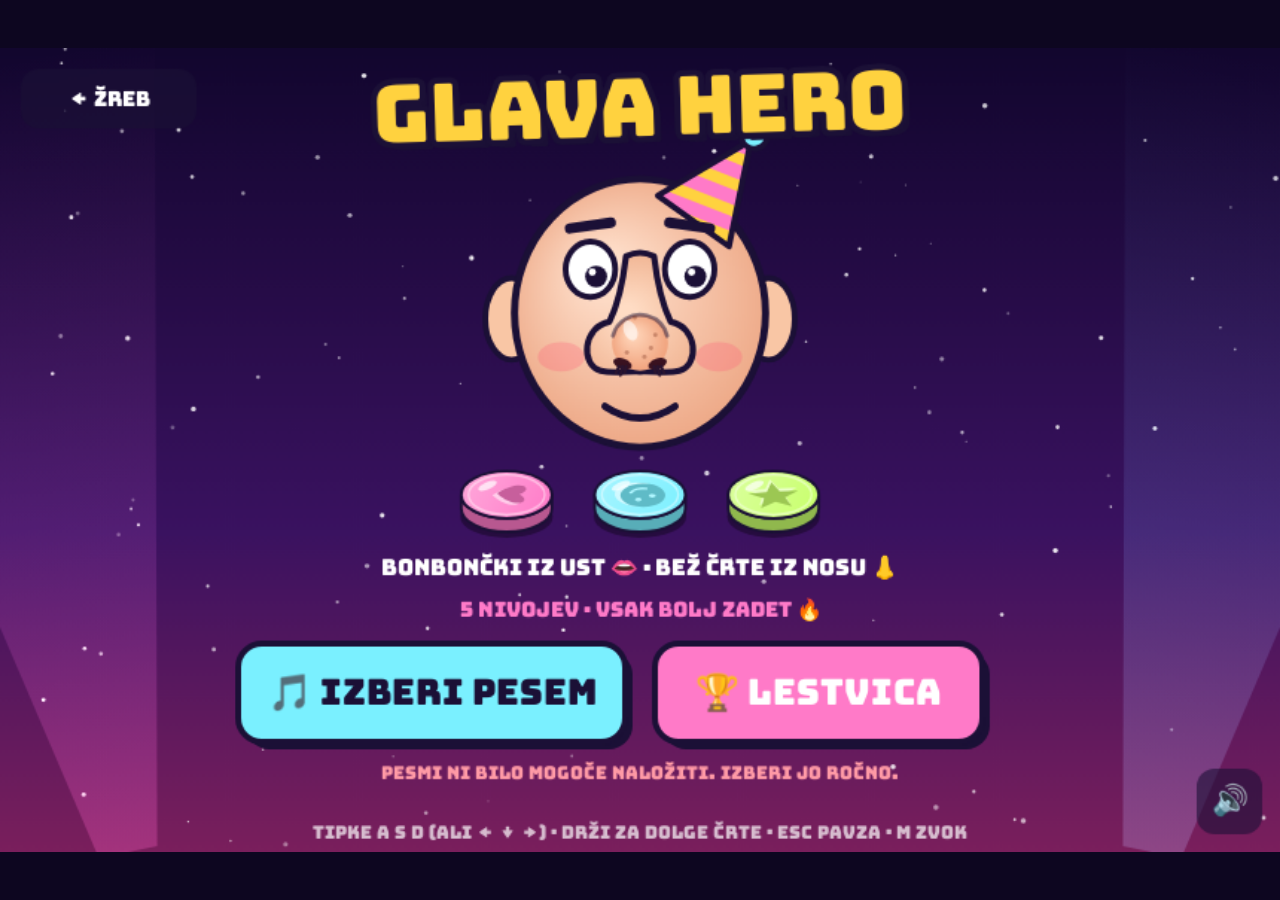
==== commit 229039bb: "Retro trance glasba v meniju igre, vse MP3 datoteke izven gita Co-Authored-By: Claude Opus 5.5 <nore" ====
--- a/htdocs/igra/index.html
+++ b/htdocs/igra/index.html
@@ -1763,6 +1763,10 @@
     txt('← ŽREB', 73, 35, 14, '#fff');
     uiButtons.push({ x: 4, y: 4, w: 138, h: 60, action: () => { location.href = '../'; } });
   }
+  // brskalniki ne dovolijo zvoka pred prvim dotikom
+  if ((!AC || AC.state !== 'running') && frame % 70 < 50) {
+    txt(IS_TOUCH ? '🔊 Tapni za glasbo' : '🔊 Klikni za glasbo', L.CX, infoY + 30, 13, '#ffd23f');
+  }
   txt(IS_TOUCH ? 'Tapkaj levo / sredina / desno · drži za dolge črte'
     : 'Tipke A S D (ali ← ↓ →) · drži za dolge črte · ESC pavza · M zvok',
     L.CX, H - (P ? 24 : 12), 12, 'rgba(255,255,255,.7)');
@@ -1835,6 +1839,102 @@
   rr(x, y, 44, 44, 12); ctx.fillStyle = 'rgba(27,16,54,.6)'; ctx.fill();
   txt(muted ? '🔇' : '🔊', x + 22, y + 23, 20, '#fff');
   uiButtons.push({ x, y, w: 44, h: 44, action: () => setMuted(!muted) });
+}
+
+// ---------------------------------------------------------------- glasba v meniju: retro trance (sintetizirana)
+
+const MENU_STATES = ['title', 'name', 'board', 'results'];
+const MT = { bpm: 138, bus: null, next: 0, step: 0 };
+const MT_CHORDS = [ // Am  F  C  G — koren (bas) + akord
+  { root: 45, ch: [57, 60, 64] },
+  { root: 41, ch: [57, 60, 65] },
+  { root: 48, ch: [55, 60, 64] },
+  { root: 43, ch: [55, 59, 62] },
+];
+const ARP = [0, 1, 2, 3, 2, 1, 0, 2, 1, 3, 2, 0, 3, 2, 1, 2]; // vzorec arpeggia po 16-inkah
+
+function mtTone(at, f, d, type, vol, filter = 0, detune = 0) {
+  const o = AC.createOscillator(), g = AC.createGain();
+  o.type = type; o.frequency.value = f; o.detune.value = detune;
+  g.gain.setValueAtTime(0.0001, at);
+  g.gain.linearRampToValueAtTime(vol, at + 0.004);
+  g.gain.exponentialRampToValueAtTime(0.0001, at + d);
+  let node = o;
+  if (filter) {
+    const lp = AC.createBiquadFilter();
+    lp.type = 'lowpass'; lp.frequency.value = filter; lp.Q.value = 6;
+    o.connect(lp); node = lp;
+  }
+  node.connect(g).connect(MT.bus);
+  o.start(at); o.stop(at + d + 0.05);
+}
+function mtNoise(at, d, vol, type, freq) {
+  const s = AC.createBufferSource(), f = AC.createBiquadFilter(), g = AC.createGain();
+  s.buffer = noiseBuf; f.type = type; f.frequency.value = freq;
+  g.gain.setValueAtTime(vol, at);
+  g.gain.exponentialRampToValueAtTime(0.0001, at + d);
+  s.connect(f).connect(g).connect(MT.bus);
+  s.start(at, Math.random() * 0.5, d + 0.05);
+}
+
+function menuStep(at, step) {
+  const s = step % 16, bar = Math.floor(step / 16), phrase = bar % 8, c = MT_CHORDS[bar % 4];
+  const sixteenth = 60 / MT.bpm / 4;
+  const build = phrase === 7; // zadnji takt fraze: stopnjevanje
+  // bobni
+  if (s % 4 === 0 && !(build && s >= 12)) {
+    const o = AC.createOscillator(), g = AC.createGain();
+    o.frequency.setValueAtTime(160, at);
+    o.frequency.exponentialRampToValueAtTime(42, at + 0.12);
+    g.gain.setValueAtTime(0.75, at);
+    g.gain.exponentialRampToValueAtTime(0.0001, at + 0.22);
+    o.connect(g).connect(MT.bus);
+    o.start(at); o.stop(at + 0.25);
+  }
+  if (s === 4 || s === 12) mtNoise(at, 0.16, 0.22, 'bandpass', 1500);           // ploskanje
+  if (s % 4 === 2) mtNoise(at, 0.09, 0.08, 'highpass', 7000);                   // odprt hi-hat
+  else mtNoise(at, 0.03, 0.03, 'highpass', 9000);                               // zaprt hi-hat
+  if (build) mtNoise(at, 0.08, 0.04 + s * 0.012, 'bandpass', 1800 + s * 120);   // snare roll
+  if (s === 0 && phrase === 0) mtNoise(at, 1.6, 0.14, 'highpass', 5000);        // crash
+  // valoviti bas (vse razen udarcev bobna)
+  if (s % 4 !== 0) mtTone(at, mtof(c.root), sixteenth * 0.9, 'sawtooth', 0.09, 420 + (s % 4) * 90);
+  // "supersaw" arpeggio: trije razglašeni žagasti toni, filter se počasi odpira
+  const sweep = 900 + 2600 * (0.5 + 0.5 * Math.sin(step / 64 * Math.PI));
+  const notes = [...c.ch, c.ch[0] + 12];
+  const f = mtof(notes[ARP[s]] + 12);
+  for (const dt of [-12, 0, 12]) mtTone(at, f, sixteenth * 1.6, 'sawtooth', 0.022, sweep, dt);
+  // retro čip "pluck" na vsako četrtinko
+  if (s % 4 === 0) mtTone(at, f * 2, 0.08, 'square', 0.02);
+  // pad na začetku takta
+  if (s === 0) for (const n of c.ch) mtTone(at, mtof(n), sixteenth * 16, 'triangle', 0.035);
+}
+
+function menuMusicTick() {
+  if (!AC || AC.state !== 'running') return;
+  if (!MT.bus) {
+    MT.bus = AC.createGain();
+    MT.bus.gain.setValueAtTime(0.0001, AC.currentTime);
+    MT.bus.gain.linearRampToValueAtTime(0.7, AC.currentTime + 1.2);
+    MT.bus.connect(master);
+    MT.next = AC.currentTime + 0.1;
+    MT.step = 0;
+  }
+  const sixteenth = 60 / MT.bpm / 4;
+  if (MT.next < AC.currentTime) MT.next = AC.currentTime + 0.05; // npr. po pavzi zavihka
+  while (MT.next < AC.currentTime + 0.25) {
+    menuStep(MT.next, MT.step++);
+    MT.next += sixteenth;
+  }
+}
+
+function menuMusicStop() {
+  if (!MT.bus || !AC) return;
+  const bus = MT.bus;
+  MT.bus = null;
+  bus.gain.cancelScheduledValues(AC.currentTime);
+  bus.gain.setValueAtTime(bus.gain.value, AC.currentTime);
+  bus.gain.linearRampToValueAtTime(0.0001, AC.currentTime + 0.4);
+  setTimeout(() => bus.disconnect(), 700);
 }
 
 // ---------------------------------------------------------------- nagradna igra: ime in lestvica
@@ -1985,6 +2085,9 @@
   uiButtons = [];
   ctx.setTransform(DPR, 0, 0, DPR, 0, 0);
 
+  if (MENU_STATES.includes(state)) menuMusicTick();
+  else menuMusicStop();
+
   let t = 0;
   if (state === 'play') { t = songTime(); frameUpdate(t); }
   else if (state === 'paused' || state === 'results') t = lastT;
